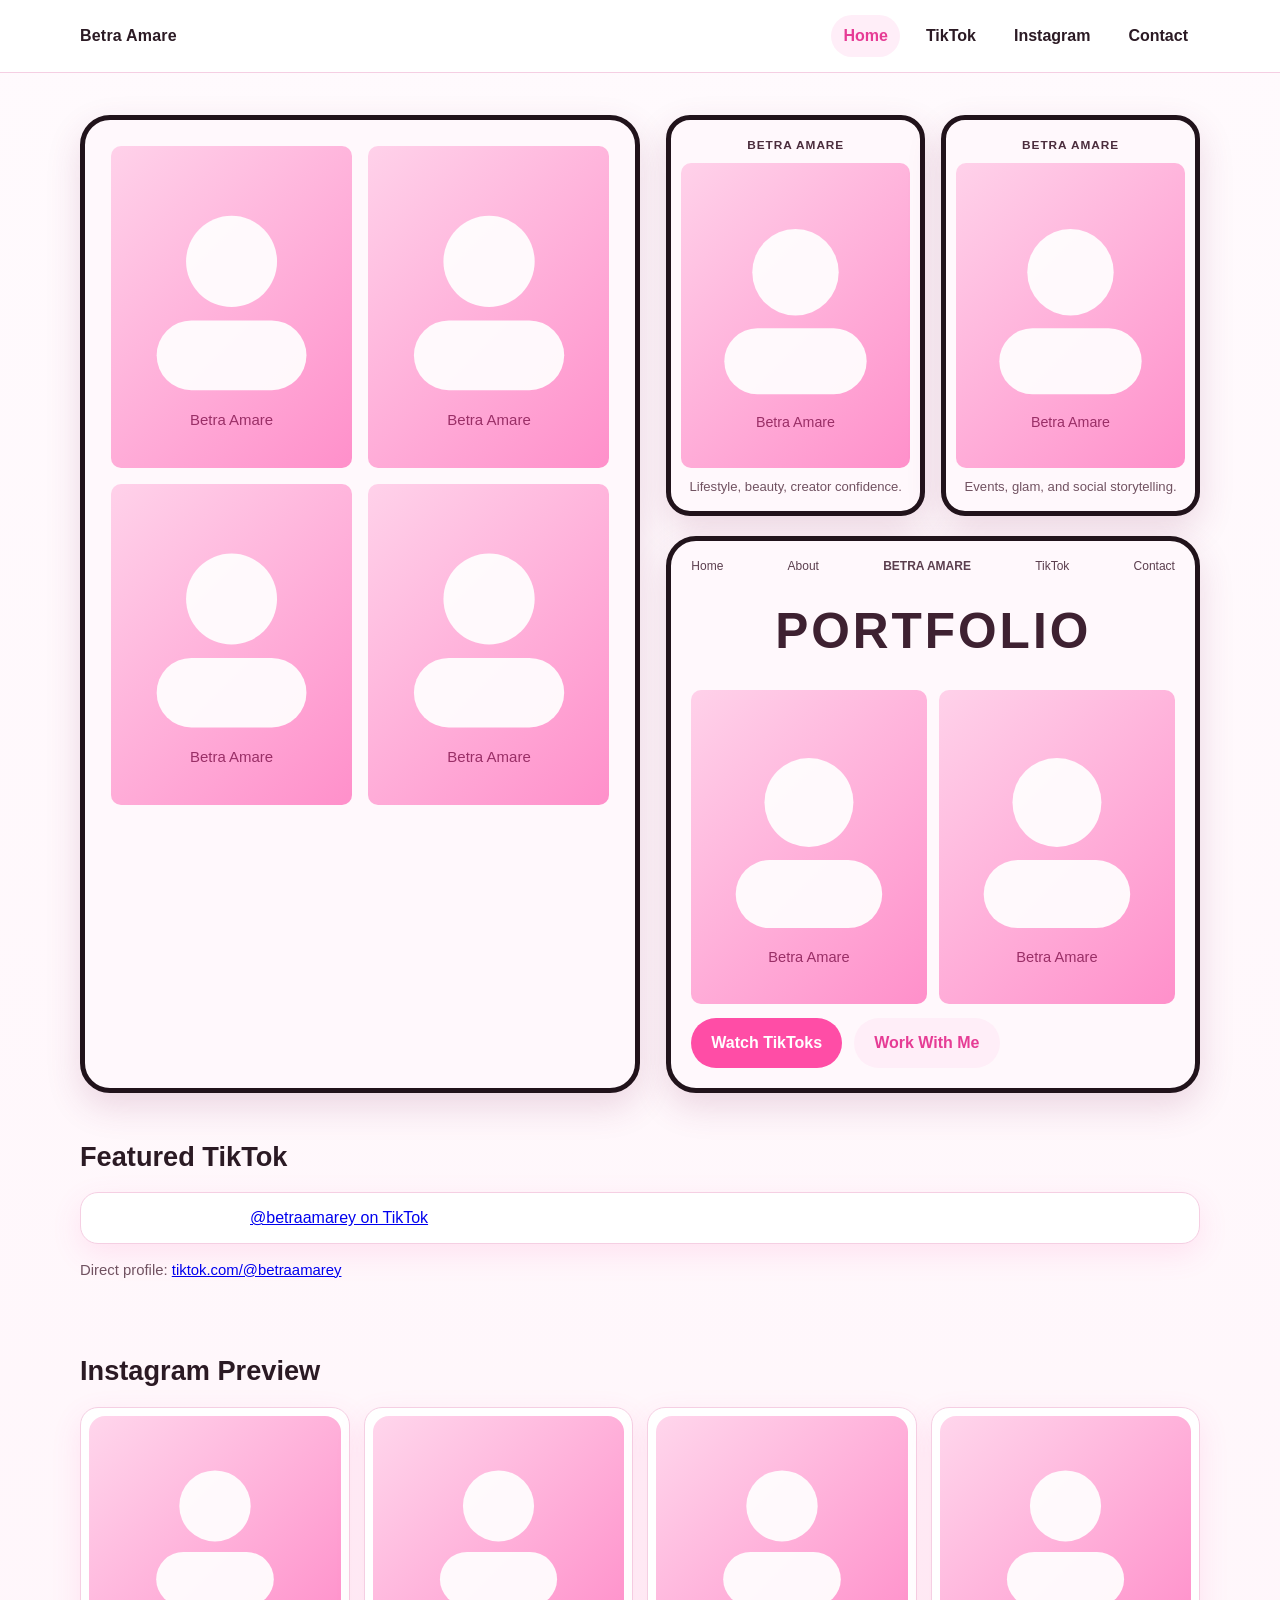
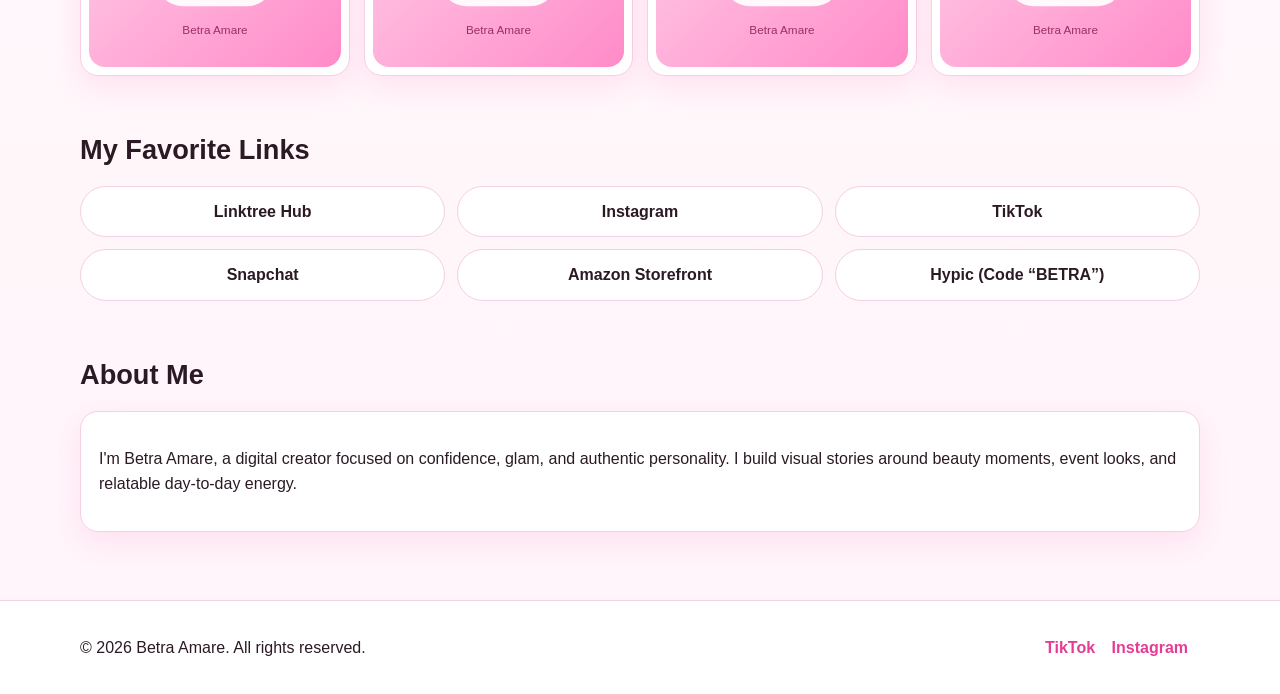
==== index.html @ 1be59ec0 "Standardize Instagram links to @betra_amare profile URL" ====
<!doctype html>
<html lang="en">
<head>
  <meta charset="UTF-8">
  <meta name="viewport" content="width=device-width, initial-scale=1.0">
  <title>Betra Amare | Influencer & Creator</title>
  <meta name="description" content="Official site of Betra Amare featuring TikTok videos, Instagram highlights, and business booking details.">
  <meta property="og:title" content="Betra Amare | Influencer & Creator">
  <meta property="og:description" content="Explore Betra Amare's latest TikTok and Instagram content and book collaborations.">
  <meta property="og:image" content="assets/photos/betra-07.jpg">
  <meta property="og:type" content="website">
  <meta name="twitter:card" content="summary_large_image">
  <meta name="twitter:title" content="Betra Amare | Influencer & Creator">
  <meta name="twitter:description" content="Explore Betra Amare's latest TikTok and Instagram content and book collaborations.">
  <meta name="twitter:image" content="assets/photos/betra-07.jpg">
  <link rel="stylesheet" href="styles.css">
</head>
<body>
  <header class="site-header">
    <div class="container nav-wrap">
      <a class="brand" href="index.html">Betra Amare</a>
      <ul class="nav-links">
        <li><a class="active" href="index.html">Home</a></li>
        <li><a href="tiktok.html">TikTok</a></li>
        <li><a href="instagram.html">Instagram</a></li>
        <li><a href="contact.html">Contact</a></li>
      </ul>
    </div>
  </header>

  <main class="container">
    <section class="editorial-hero" data-reveal>
      <article class="device-frame collage-frame">
        <div class="mini-grid">
          <img class="photo-fallback" src="assets/photos/fallback.svg" data-photo="assets/photos/betra-01.jpg" alt="Betra portrait 1" loading="lazy" decoding="async">
          <img class="photo-fallback" src="assets/photos/fallback.svg" data-photo="assets/photos/betra-02.jpg" alt="Betra portrait 2" loading="lazy" decoding="async">
          <img class="photo-fallback" src="assets/photos/fallback.svg" data-photo="assets/photos/betra-06.jpg" alt="Betra portrait 3" loading="lazy" decoding="async">
          <img class="photo-fallback" src="assets/photos/fallback.svg" data-photo="assets/photos/betra-12.jpg" alt="Betra portrait 4" loading="lazy" decoding="async">
        </div>
      </article>

      <div class="hero-side">
        <div class="phone-pair">
          <article class="device-frame phone-card">
            <p class="device-brand">BETRA AMARE</p>
            <img class="photo-fallback" src="assets/photos/fallback.svg" data-photo="assets/photos/betra-07.jpg" alt="Betra in red dress" loading="lazy" decoding="async">
            <p class="device-copy">Lifestyle, beauty, creator confidence.</p>
          </article>
          <article class="device-frame phone-card">
            <p class="device-brand">BETRA AMARE</p>
            <img class="photo-fallback" src="assets/photos/fallback.svg" data-photo="assets/photos/betra-10.jpg" alt="Betra mirror pose" loading="lazy" decoding="async">
            <p class="device-copy">Events, glam, and social storytelling.</p>
          </article>
        </div>

        <article class="device-frame portfolio-frame">
          <nav class="portfolio-nav">
            <span>Home</span>
            <span>About</span>
            <strong>BETRA AMARE</strong>
            <span>TikTok</span>
            <span>Contact</span>
          </nav>
          <h1>PORTFOLIO</h1>
          <div class="portfolio-grid">
            <img class="photo-fallback" src="assets/photos/fallback.svg" data-photo="assets/photos/betra-08.jpg" alt="Betra portfolio photo A" loading="lazy" decoding="async">
            <img class="photo-fallback" src="assets/photos/fallback.svg" data-photo="assets/photos/betra-11.jpg" alt="Betra portfolio photo B" loading="lazy" decoding="async">
          </div>
          <div class="btn-row">
            <a class="btn primary" href="tiktok.html">Watch TikToks</a>
            <a class="btn ghost" href="contact.html">Work With Me</a>
          </div>
        </article>
      </div>
    </section>

    <section class="section" data-reveal>
      <h2>Featured TikTok</h2>
      <div class="embed creator-embed">
        <blockquote class="tiktok-embed" cite="https://www.tiktok.com/@betraamarey" data-unique-id="betraamarey" data-embed-type="creator" style="max-width: 780px; min-width: 320px;">
          <section>
            <a target="_blank" rel="noopener" href="https://www.tiktok.com/@betraamarey">@betraamarey on TikTok</a>
          </section>
        </blockquote>
      </div>
      <p class="small">Direct profile: <a href="https://www.tiktok.com/@betraamarey" target="_blank" rel="noopener">tiktok.com/@betraamarey</a></p>
    </section>

    <section class="section" data-reveal>
      <h2>Instagram Preview</h2>
      <div class="instagram-grid">
        <article class="photo-card"><img class="photo-fallback" loading="lazy" decoding="async" src="assets/photos/fallback.svg" data-photo="assets/photos/betra-01.jpg" alt="Betra close-up portrait"></article>
        <article class="photo-card"><img class="photo-fallback" loading="lazy" decoding="async" src="assets/photos/fallback.svg" data-photo="assets/photos/betra-02.jpg" alt="Betra candid portrait"></article>
        <article class="photo-card"><img class="photo-fallback" loading="lazy" decoding="async" src="assets/photos/fallback.svg" data-photo="assets/photos/betra-06.jpg" alt="Betra red dress mirror shot"></article>
        <article class="photo-card"><img class="photo-fallback" loading="lazy" decoding="async" src="assets/photos/fallback.svg" data-photo="assets/photos/betra-10.jpg" alt="Betra red dress mirror pose"></article>
      </div>
    </section>

    <section class="section" data-reveal>
      <h2>My Favorite Links</h2>
      <div class="link-grid">
        <a class="link-pill" href="https://linktr.ee/betraamareBetraamarey" target="_blank" rel="noopener">Linktree Hub</a>
        <a class="link-pill" href="https://www.instagram.com/betra_amare" target="_blank" rel="noopener">Instagram</a>
        <a class="link-pill" href="https://www.tiktok.com/@betraamarey" target="_blank" rel="noopener">TikTok</a>
        <a class="link-pill" href="https://www.snapchat.com" target="_blank" rel="noopener">Snapchat</a>
        <a class="link-pill" href="https://www.amazon.com/shop" target="_blank" rel="noopener">Amazon Storefront</a>
        <a class="link-pill" href="https://www.hypic.com" target="_blank" rel="noopener">Hypic (Code “BETRA”)</a>
      </div>
    </section>

    <section class="section" data-reveal>
      <h2>About Me</h2>
      <div class="about">
        <p>I'm Betra Amare, a digital creator focused on confidence, glam, and authentic personality. I build visual stories around beauty moments, event looks, and relatable day-to-day energy.</p>
      </div>
    </section>
  </main>

  <footer class="site-footer">
    <div class="container footer-wrap">
      <p>© 2026 Betra Amare. All rights reserved.</p>
      <div class="social">
        <a href="https://www.tiktok.com" target="_blank" rel="noopener">TikTok</a>
        <a href="https://www.instagram.com/betra_amare" target="_blank" rel="noopener">Instagram</a>
      </div>
    </div>
  </footer>

  <script async src="https://www.tiktok.com/embed.js"></script>
  <script src="script.js"></script>
</body>
</html>
---- styles.css ----
:root {
  --bg: #fff7fb;
  --surface: #ffffff;
  --surface-2: #ffeef8;
  --text: #2b1a24;
  --muted: #715261;
  --primary: #ff4da6;
  --primary-dark: #e63c95;
  --border: #f5cfe3;
  --shadow: 0 10px 30px rgba(255, 77, 166, 0.12);
}

* { box-sizing: border-box; }
html { scroll-behavior: smooth; }
body {
  margin: 0;
  font-family: Inter, Arial, sans-serif;
  color: var(--text);
  background: linear-gradient(180deg, #fffafd 0%, #fff5fa 100%);
  line-height: 1.6;
}

.container { width: min(1120px, 92%); margin: 0 auto; }

.site-header {
  position: sticky;
  top: 0;
  z-index: 10;
  background: rgba(255, 255, 255, 0.92);
  border-bottom: 1px solid var(--border);
  backdrop-filter: blur(10px);
}

.nav-wrap {
  display: flex;
  align-items: center;
  justify-content: space-between;
  min-height: 72px;
  gap: 18px;
}

.brand {
  font-weight: 800;
  letter-spacing: 0.2px;
  color: var(--text);
  text-decoration: none;
}

.nav-links {
  list-style: none;
  display: flex;
  gap: 14px;
  margin: 0;
  padding: 0;
}

.nav-links a {
  display: inline-block;
  text-decoration: none;
  color: var(--text);
  font-weight: 600;
  padding: 8px 12px;
  border-radius: 999px;
  transition: all .2s ease;
}

.nav-links a:hover,
.nav-links a.active {
  background: var(--surface-2);
  color: var(--primary-dark);
}

.hero {
  display: grid;
  grid-template-columns: 1.1fr 1fr;
  gap: 32px;
  align-items: center;
  padding: 60px 0 20px;
}

.hero-image,
.card,
.embed,
.about,
.form-card,
.story-chip,
.photo-card {
  background: var(--surface);
  border: 1px solid var(--border);
  border-radius: 18px;
  box-shadow: var(--shadow);
}

.hero-image img,
.photo-card img { width: 100%; display: block; border-radius: 16px; }

.hero-copy h1 { font-size: clamp(2rem, 5vw, 3rem); line-height: 1.15; margin: 0 0 12px; }
.hero-copy p { color: var(--muted); margin-bottom: 22px; }

.btn-row { display: flex; gap: 12px; flex-wrap: wrap; }
.btn {
  border: none;
  border-radius: 999px;
  padding: 12px 20px;
  font-weight: 700;
  text-decoration: none;
  cursor: pointer;
  transition: transform .2s ease, background .2s ease;
}
.btn:hover { transform: translateY(-2px); }
.btn.primary { background: var(--primary); color: #fff; }
.btn.primary:hover { background: var(--primary-dark); }
.btn.ghost { background: var(--surface-2); color: var(--primary-dark); }

.section { padding: 26px 0; }
.section h2 { margin: 0 0 14px; font-size: 1.7rem; }
.section-intro { color: var(--muted); margin-top: 0; }

.grid-3 { display: grid; grid-template-columns: repeat(3, 1fr); gap: 18px; }
.card { padding: 18px; }
.card h3 { margin-top: 0; }

.embed iframe { width: 100%; border: 0; min-height: 650px; border-radius: 18px; }
.embed { overflow: hidden; }

.instagram-grid { display: grid; grid-template-columns: repeat(4, 1fr); gap: 14px; }
.photo-card { padding: 8px; }

.story-row { display: flex; gap: 10px; flex-wrap: wrap; }
.story-chip {
  padding: 10px 16px;
  font-weight: 600;
}

.about { padding: 18px; }

.form-card { padding: 24px; }
label { display: block; font-weight: 600; margin-bottom: 8px; }
.input,
textarea {
  width: 100%;
  border: 1px solid #e8bfd6;
  border-radius: 12px;
  padding: 12px 14px;
  font-size: 1rem;
  transition: border-color .2s ease, box-shadow .2s ease;
  background: #fff;
}
.input:hover, textarea:hover { border-color: var(--primary); }
.input:focus, textarea:focus {
  outline: none;
  border-color: var(--primary);
  box-shadow: 0 0 0 3px rgba(255, 77, 166, .18);
}
.field-error { border-color: #d72667 !important; box-shadow: 0 0 0 3px rgba(215, 38, 103, .18) !important; }
.form-row { margin-bottom: 14px; }
.small { color: var(--muted); font-size: .93rem; }

.site-footer {
  margin-top: 42px;
  border-top: 1px solid var(--border);
  background: #fff;
}
.footer-wrap {
  padding: 18px 0;
  display: flex;
  justify-content: space-between;
  gap: 14px;
  flex-wrap: wrap;
  align-items: center;
}
.social a {
  text-decoration: none;
  color: var(--primary-dark);
  font-weight: 700;
  margin-right: 12px;
}

[data-reveal] { opacity: 0; transform: translateY(20px); transition: .45s ease; }
[data-reveal].visible { opacity: 1; transform: none; }

@media (max-width: 900px) {
  .hero { grid-template-columns: 1fr; }
  .grid-3 { grid-template-columns: 1fr; }
  .instagram-grid { grid-template-columns: repeat(2, 1fr); }
  .embed iframe { min-height: 540px; }
}

@media (max-width: 620px) {
  .nav-wrap { flex-direction: column; padding: 10px 0; }
  .nav-links { flex-wrap: wrap; justify-content: center; }
  .instagram-grid { grid-template-columns: 1fr; }
}

.creator-embed {
  padding: 12px;
}

.creator-embed .tiktok-embed {
  margin: 0 auto !important;
}

.link-grid {
  display: grid;
  grid-template-columns: repeat(3, minmax(0, 1fr));
  gap: 12px;
}

.link-pill {
  display: block;
  text-align: center;
  text-decoration: none;
  color: var(--text);
  background: var(--surface);
  border: 1px solid var(--border);
  border-radius: 999px;
  padding: 12px 14px;
  font-weight: 600;
  transition: transform .2s ease, border-color .2s ease, box-shadow .2s ease;
}

.link-pill:hover {
  transform: translateY(-2px);
  border-color: var(--primary);
  box-shadow: var(--shadow);
  color: var(--primary-dark);
}

@media (max-width: 900px) {
  .link-grid { grid-template-columns: 1fr 1fr; }
}

@media (max-width: 620px) {
  .link-grid { grid-template-columns: 1fr; }
}

/* Editorial pink portfolio hero */
.editorial-hero {
  display: grid;
  grid-template-columns: 1.05fr 1fr;
  gap: 26px;
  padding: 42px 0 16px;
}

.device-frame {
  border: 5px solid #21131b;
  border-radius: 30px;
  background: #fff8fc;
  box-shadow: 0 14px 35px rgba(136, 44, 91, 0.16);
}

.collage-frame { padding: 26px; }
.mini-grid {
  display: grid;
  grid-template-columns: repeat(2, 1fr);
  gap: 16px;
}
.mini-grid img,
.phone-card img,
.portfolio-grid img {
  width: 100%;
  display: block;
  border-radius: 10px;
  object-fit: cover;
  aspect-ratio: 3/4;
}

.hero-side { display: grid; gap: 20px; }
.phone-pair {
  display: grid;
  grid-template-columns: 1fr 1fr;
  gap: 16px;
}

.phone-card {
  padding: 10px 10px 14px;
  border-radius: 24px;
}

.device-brand {
  margin: 6px 0 8px;
  text-align: center;
  font-size: .74rem;
  letter-spacing: .08em;
  color: #4b2d3d;
  font-weight: 700;
}

.device-copy {
  margin: 8px 2px 0;
  font-size: .82rem;
  text-align: center;
  color: var(--muted);
}

.portfolio-frame {
  padding: 16px 20px 20px;
}

.portfolio-nav {
  display: flex;
  justify-content: space-between;
  font-size: .75rem;
  color: #5b3e4e;
  margin-bottom: 16px;
}

.portfolio-frame h1 {
  text-align: center;
  margin: 6px 0 18px;
  font-size: clamp(1.8rem, 4vw, 3.1rem);
  letter-spacing: .06em;
  color: #3e2131;
}

.portfolio-grid {
  display: grid;
  grid-template-columns: 1fr 1fr;
  gap: 12px;
  margin-bottom: 14px;
}

@media (max-width: 1024px) {
  .editorial-hero { grid-template-columns: 1fr; }
}

@media (max-width: 700px) {
  .phone-pair,
  .portfolio-grid,
  .mini-grid { grid-template-columns: 1fr; }
  .portfolio-nav { display: none; }
}

.ig-profile-card {
  background: linear-gradient(180deg, #fff9fd, #fff2f9);
  border: 1px solid var(--border);
  border-radius: 22px;
  padding: 18px;
  box-shadow: var(--shadow);
}

.ig-top {
  display: flex;
  gap: 14px;
  align-items: center;
}

.ig-avatar {
  width: 92px;
  height: 92px;
  border-radius: 50%;
  object-fit: cover;
  border: 3px solid #f2b9d8;
}

.ig-top h2 {
  margin: 0 0 4px;
  font-size: 1.4rem;
}

.ig-stats {
  display: grid;
  grid-template-columns: repeat(3, 1fr);
  margin: 14px 0;
  gap: 8px;
}

.ig-stats span {
  text-align: center;
  background: #fff;
  border: 1px solid var(--border);
  border-radius: 14px;
  padding: 10px 6px;
}

.ig-stats strong { display: block; font-size: 1.25rem; line-height: 1; }
.ig-stats small { color: var(--muted); font-weight: 600; }

.ig-highlights .story-chip {
  border-radius: 999px;
}

@media (max-width: 620px) {
  .ig-top { align-items: flex-start; }
  .ig-stats { grid-template-columns: 1fr; }
}
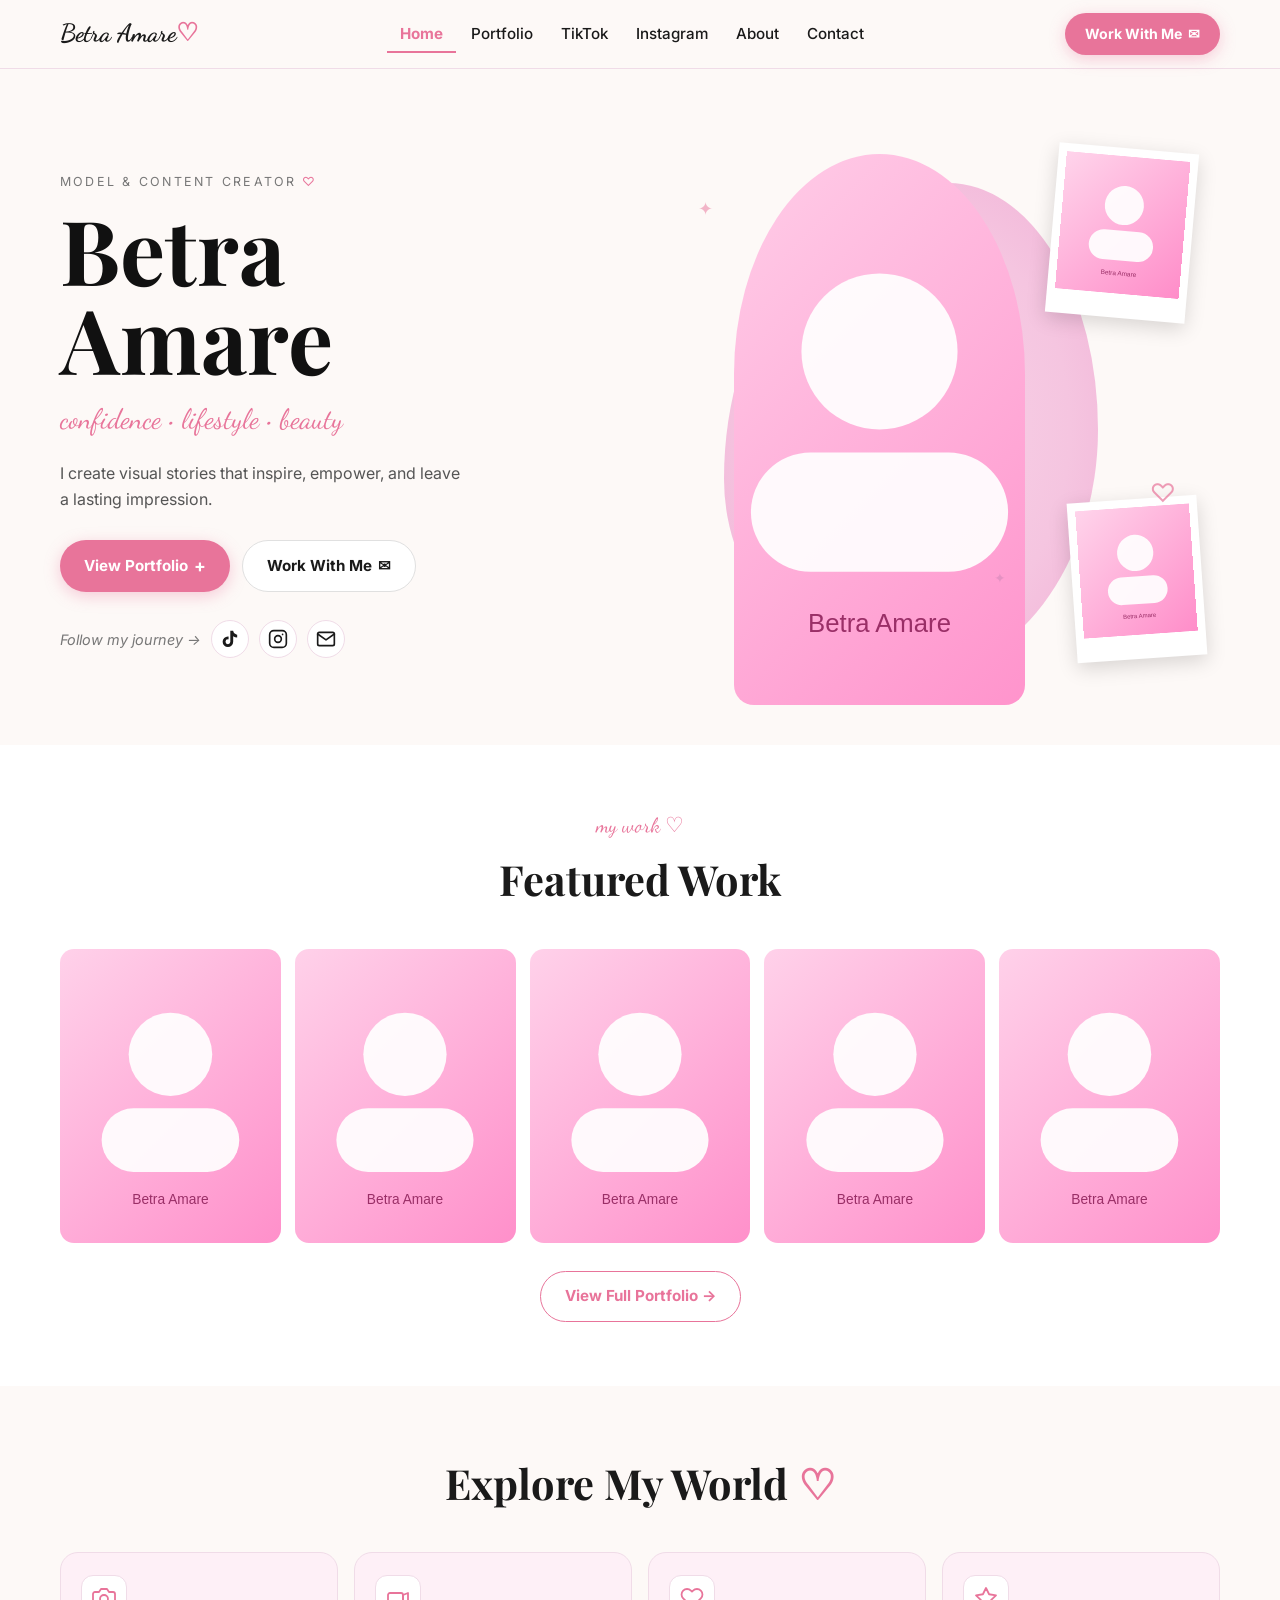
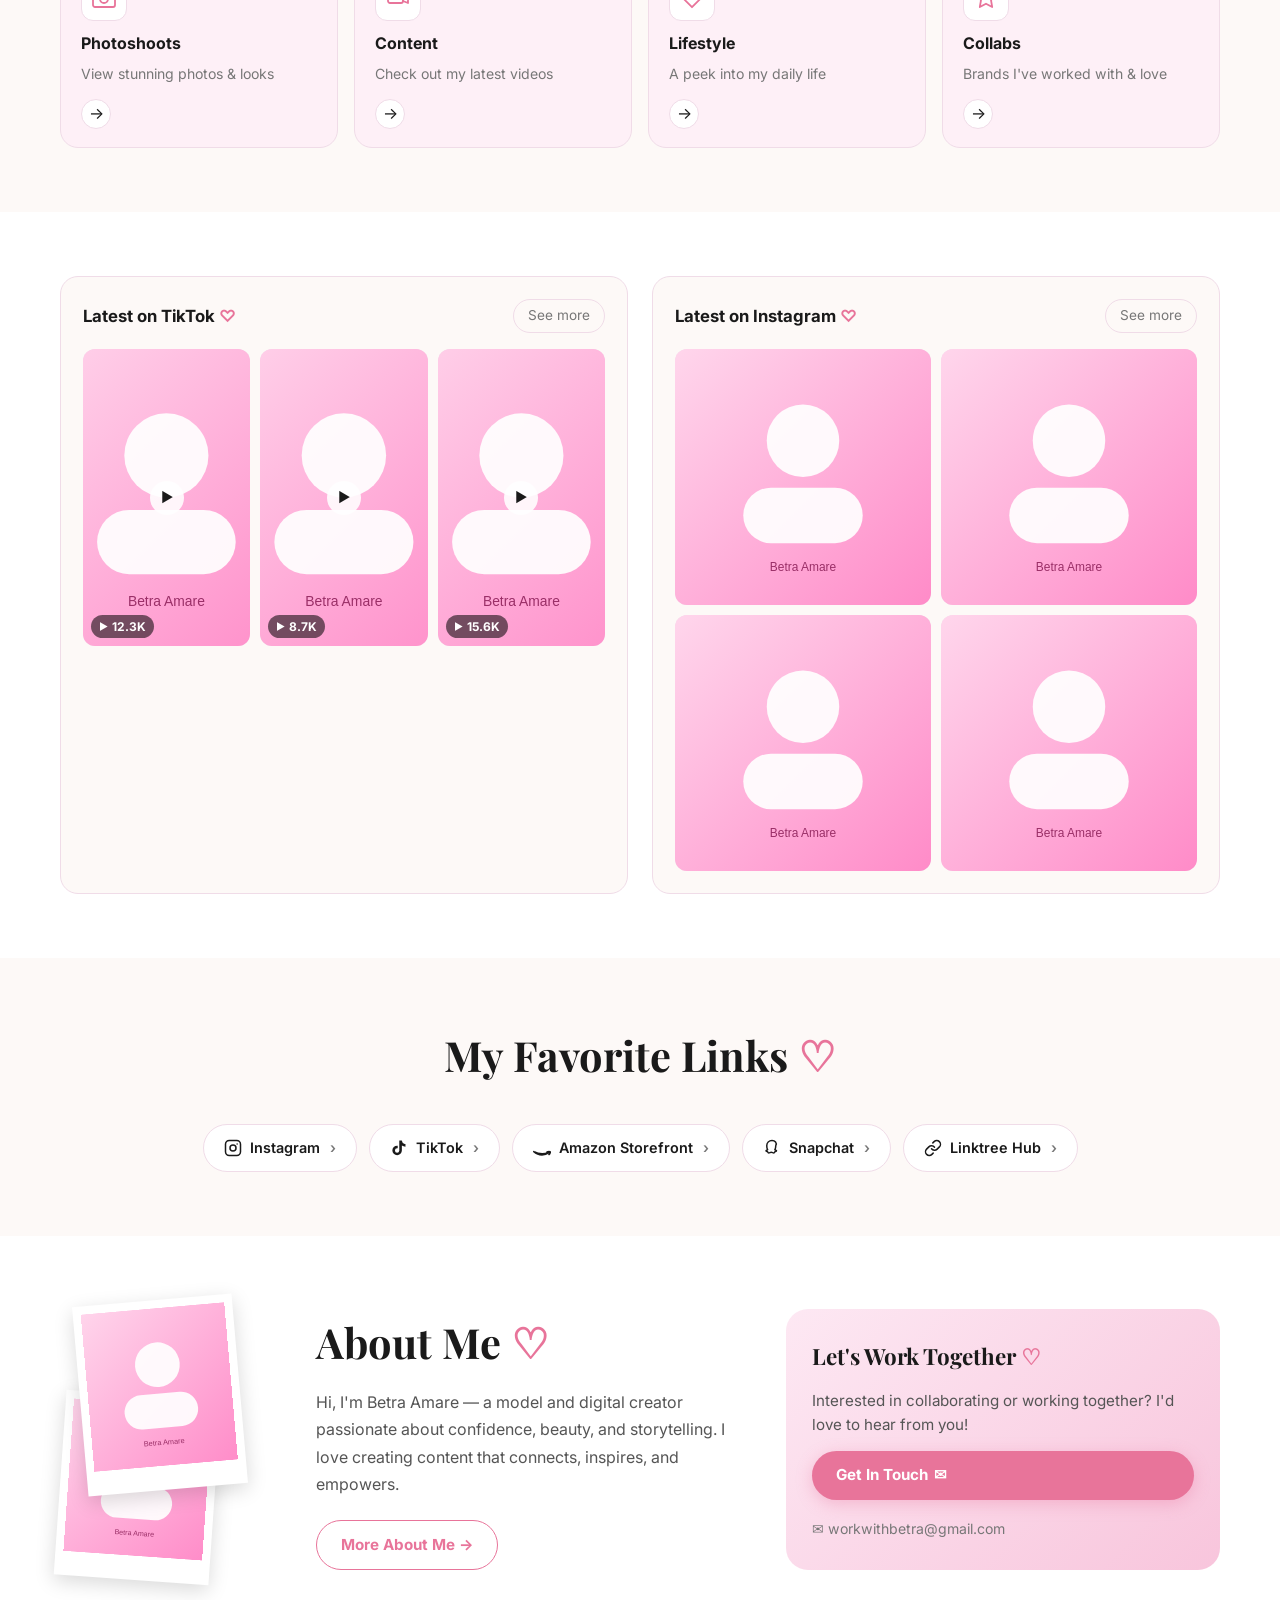
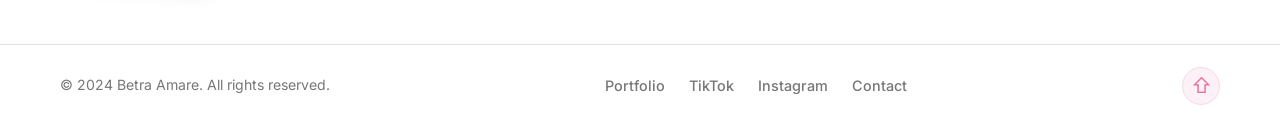
==== commit 9d7f95a8: "Redesign home page UI and add about/portfolio pages Co-Authored-By: Claude Sonnet 4.6 <noreply@anthr" ====
--- a/index.html
+++ b/index.html
@@ -3,130 +3,255 @@
 <head>
   <meta charset="UTF-8">
   <meta name="viewport" content="width=device-width, initial-scale=1.0">
-  <title>Betra Amare | Influencer & Creator</title>
-  <meta name="description" content="Official site of Betra Amare featuring TikTok videos, Instagram highlights, and business booking details.">
-  <meta property="og:title" content="Betra Amare | Influencer & Creator">
-  <meta property="og:description" content="Explore Betra Amare's latest TikTok and Instagram content and book collaborations.">
+  <title>Betra Amare | Model & Content Creator</title>
+  <meta name="description" content="Official site of Betra Amare — model, content creator, and lifestyle influencer.">
+  <meta property="og:title" content="Betra Amare | Model & Content Creator">
+  <meta property="og:description" content="Confidence, lifestyle, and beauty — follow Betra Amare's journey.">
   <meta property="og:image" content="assets/photos/betra-07.jpg">
   <meta property="og:type" content="website">
   <meta name="twitter:card" content="summary_large_image">
-  <meta name="twitter:title" content="Betra Amare | Influencer & Creator">
-  <meta name="twitter:description" content="Explore Betra Amare's latest TikTok and Instagram content and book collaborations.">
-  <meta name="twitter:image" content="assets/photos/betra-07.jpg">
+  <link rel="preconnect" href="https://fonts.googleapis.com">
+  <link rel="preconnect" href="https://fonts.gstatic.com" crossorigin>
+  <link href="https://fonts.googleapis.com/css2?family=Dancing+Script:wght@600;700&family=Playfair+Display:wght@700&family=Inter:wght@400;500;600;700;800&display=swap" rel="stylesheet">
   <link rel="stylesheet" href="styles.css">
 </head>
 <body>
+
+  <!-- NAV -->
   <header class="site-header">
     <div class="container nav-wrap">
-      <a class="brand" href="index.html">Betra Amare</a>
+      <a class="brand script-font" href="index.html">Betra Amare<span class="heart">&#9825;</span></a>
       <ul class="nav-links">
         <li><a class="active" href="index.html">Home</a></li>
+        <li><a href="#">Portfolio</a></li>
+        <li><a href="tiktok.html">TikTok</a></li>
+        <li><a href="instagram.html">Instagram</a></li>
+        <li><a href="#about">About</a></li>
+        <li><a href="contact.html">Contact</a></li>
+      </ul>
+      <a class="btn primary btn-nav" href="contact.html">Work With Me <span class="icon-mail">&#9993;</span></a>
+    </div>
+  </header>
+
+  <!-- HERO -->
+  <section class="hero-section">
+    <div class="container hero-container">
+      <div class="hero-left" data-reveal>
+        <p class="hero-label">MODEL &amp; CONTENT CREATOR <span class="heart">&#9825;</span></p>
+        <h1 class="hero-heading">Betra<br>Amare</h1>
+        <p class="hero-script">confidence &bull; lifestyle &bull; beauty</p>
+        <p class="hero-desc">I create visual stories that inspire, empower, and leave a lasting impression.</p>
+        <div class="btn-row hero-btns">
+          <a class="btn primary" href="#">View Portfolio <span class="plus">+</span></a>
+          <a class="btn ghost-dark" href="contact.html">Work With Me <span class="icon-mail">&#9993;</span></a>
+        </div>
+        <div class="hero-social">
+          <span class="follow-text">Follow my journey &#8594;</span>
+          <a class="social-icon" href="https://www.tiktok.com/@betraamarey" target="_blank" rel="noopener" aria-label="TikTok">
+            <svg width="20" height="20" viewBox="0 0 24 24" fill="currentColor"><path d="M19.59 6.69a4.83 4.83 0 0 1-3.77-4.25V2h-3.45v13.67a2.89 2.89 0 0 1-2.88 2.5 2.89 2.89 0 0 1-2.89-2.89 2.89 2.89 0 0 1 2.89-2.89c.28 0 .54.04.79.1V9.01a6.36 6.36 0 0 0-.79-.05 6.34 6.34 0 0 0-6.34 6.34 6.34 6.34 0 0 0 6.34 6.34 6.34 6.34 0 0 0 6.33-6.34V8.75a8.19 8.19 0 0 0 4.79 1.53V6.83a4.85 4.85 0 0 1-1.02-.14z"/></svg>
+          </a>
+          <a class="social-icon" href="https://www.instagram.com/betra_amare" target="_blank" rel="noopener" aria-label="Instagram">
+            <svg width="20" height="20" viewBox="0 0 24 24" fill="none" stroke="currentColor" stroke-width="2" stroke-linecap="round" stroke-linejoin="round"><rect x="2" y="2" width="20" height="20" rx="5" ry="5"/><circle cx="12" cy="12" r="4"/><circle cx="17.5" cy="6.5" r="1" fill="currentColor" stroke="none"/></svg>
+          </a>
+          <a class="social-icon" href="mailto:betraamare@icloud.com" aria-label="Email">
+            <svg width="20" height="20" viewBox="0 0 24 24" fill="none" stroke="currentColor" stroke-width="2" stroke-linecap="round" stroke-linejoin="round"><path d="M4 4h16c1.1 0 2 .9 2 2v12c0 1.1-.9 2-2 2H4c-1.1 0-2-.9-2-2V6c0-1.1.9-2 2-2z"/><polyline points="22,6 12,13 2,6"/></svg>
+          </a>
+        </div>
+      </div>
+
+      <div class="hero-right">
+        <div class="hero-visual">
+          <div class="hero-blob"></div>
+          <img class="hero-main-img photo-fallback" src="assets/photos/fallback.svg" data-photo="assets/photos/betra-07.jpg" alt="Betra Amare" loading="eager" decoding="async">
+          <div class="polaroid polaroid-top">
+            <img class="photo-fallback" src="assets/photos/fallback.svg" data-photo="assets/photos/betra-01.jpg" alt="Betra portrait" loading="lazy" decoding="async">
+          </div>
+          <div class="polaroid polaroid-bottom">
+            <img class="photo-fallback" src="assets/photos/fallback.svg" data-photo="assets/photos/betra-02.jpg" alt="Betra portrait" loading="lazy" decoding="async">
+          </div>
+          <span class="deco deco-heart-1">&#9825;</span>
+          <span class="deco deco-sparkle-1">&#10022;</span>
+          <span class="deco deco-sparkle-2">&#10022;</span>
+        </div>
+      </div>
+    </div>
+  </section>
+
+  <!-- FEATURED WORK -->
+  <section class="section featured-section" data-reveal>
+    <div class="container">
+      <p class="section-label">my work <span class="heart">&#9825;</span></p>
+      <h2 class="section-title">Featured Work</h2>
+      <div class="work-strip">
+        <div class="work-photo"><img class="photo-fallback" src="assets/photos/fallback.svg" data-photo="assets/photos/betra-01.jpg" alt="Featured work 1" loading="lazy" decoding="async"></div>
+        <div class="work-photo"><img class="photo-fallback" src="assets/photos/fallback.svg" data-photo="assets/photos/betra-02.jpg" alt="Featured work 2" loading="lazy" decoding="async"></div>
+        <div class="work-photo"><img class="photo-fallback" src="assets/photos/fallback.svg" data-photo="assets/photos/betra-07.jpg" alt="Featured work 3" loading="lazy" decoding="async"></div>
+        <div class="work-photo"><img class="photo-fallback" src="assets/photos/fallback.svg" data-photo="assets/photos/betra-06.jpg" alt="Featured work 4" loading="lazy" decoding="async"></div>
+        <div class="work-photo"><img class="photo-fallback" src="assets/photos/fallback.svg" data-photo="assets/photos/betra-10.jpg" alt="Featured work 5" loading="lazy" decoding="async"></div>
+      </div>
+      <div class="center-btn">
+        <a class="btn outline-pink" href="#">View Full Portfolio &#8594;</a>
+      </div>
+    </div>
+  </section>
+
+  <!-- EXPLORE MY WORLD -->
+  <section class="section explore-section" data-reveal>
+    <div class="container">
+      <h2 class="section-title">Explore My World <span class="heart">&#9825;</span></h2>
+      <div class="explore-grid">
+        <div class="explore-card">
+          <div class="explore-icon">
+            <svg width="24" height="24" viewBox="0 0 24 24" fill="none" stroke="currentColor" stroke-width="1.8" stroke-linecap="round" stroke-linejoin="round"><path d="M23 19a2 2 0 0 1-2 2H3a2 2 0 0 1-2-2V8a2 2 0 0 1 2-2h4l2-3h6l2 3h4a2 2 0 0 1 2 2z"/><circle cx="12" cy="13" r="4"/></svg>
+          </div>
+          <h3>Photoshoots</h3>
+          <p>View stunning photos &amp; looks</p>
+          <a class="explore-arrow" href="#">&#8594;</a>
+        </div>
+        <div class="explore-card">
+          <div class="explore-icon">
+            <svg width="24" height="24" viewBox="0 0 24 24" fill="none" stroke="currentColor" stroke-width="1.8" stroke-linecap="round" stroke-linejoin="round"><rect x="2" y="7" width="15" height="10" rx="2"/><path d="m17 9 5-2v10l-5-2V9z"/></svg>
+          </div>
+          <h3>Content</h3>
+          <p>Check out my latest videos</p>
+          <a class="explore-arrow" href="tiktok.html">&#8594;</a>
+        </div>
+        <div class="explore-card">
+          <div class="explore-icon">
+            <svg width="24" height="24" viewBox="0 0 24 24" fill="none" stroke="currentColor" stroke-width="1.8" stroke-linecap="round" stroke-linejoin="round"><path d="M20.84 4.61a5.5 5.5 0 0 0-7.78 0L12 5.67l-1.06-1.06a5.5 5.5 0 0 0-7.78 7.78l1.06 1.06L12 21.23l7.78-7.78 1.06-1.06a5.5 5.5 0 0 0 0-7.78z"/></svg>
+          </div>
+          <h3>Lifestyle</h3>
+          <p>A peek into my daily life</p>
+          <a class="explore-arrow" href="instagram.html">&#8594;</a>
+        </div>
+        <div class="explore-card">
+          <div class="explore-icon">
+            <svg width="24" height="24" viewBox="0 0 24 24" fill="none" stroke="currentColor" stroke-width="1.8" stroke-linecap="round" stroke-linejoin="round"><polygon points="12 2 15.09 8.26 22 9.27 17 14.14 18.18 21.02 12 17.77 5.82 21.02 7 14.14 2 9.27 8.91 8.26 12 2"/></svg>
+          </div>
+          <h3>Collabs</h3>
+          <p>Brands I've worked with &amp; love</p>
+          <a class="explore-arrow" href="contact.html">&#8594;</a>
+        </div>
+      </div>
+    </div>
+  </section>
+
+  <!-- LATEST CONTENT -->
+  <section class="section latest-section" data-reveal>
+    <div class="container">
+      <div class="latest-grid">
+        <!-- TikTok Panel -->
+        <div class="latest-panel">
+          <div class="panel-header">
+            <h3>Latest on TikTok <span class="heart">&#9825;</span></h3>
+            <a class="see-more" href="tiktok.html">See more</a>
+          </div>
+          <div class="video-thumbs">
+            <div class="video-thumb">
+              <img class="photo-fallback" src="assets/photos/fallback.svg" data-photo="assets/photos/betra-07.jpg" alt="TikTok video" loading="lazy" decoding="async">
+              <div class="play-btn">&#9654;</div>
+              <span class="view-count">12.3K</span>
+            </div>
+            <div class="video-thumb">
+              <img class="photo-fallback" src="assets/photos/fallback.svg" data-photo="assets/photos/betra-10.jpg" alt="TikTok video" loading="lazy" decoding="async">
+              <div class="play-btn">&#9654;</div>
+              <span class="view-count">8.7K</span>
+            </div>
+            <div class="video-thumb">
+              <img class="photo-fallback" src="assets/photos/fallback.svg" data-photo="assets/photos/betra-06.jpg" alt="TikTok video" loading="lazy" decoding="async">
+              <div class="play-btn">&#9654;</div>
+              <span class="view-count">15.6K</span>
+            </div>
+          </div>
+        </div>
+
+        <!-- Instagram Panel -->
+        <div class="latest-panel">
+          <div class="panel-header">
+            <h3>Latest on Instagram <span class="heart">&#9825;</span></h3>
+            <a class="see-more" href="instagram.html">See more</a>
+          </div>
+          <div class="ig-thumbs">
+            <div class="ig-thumb"><img class="photo-fallback" src="assets/photos/fallback.svg" data-photo="assets/photos/betra-01.jpg" alt="Instagram post" loading="lazy" decoding="async"></div>
+            <div class="ig-thumb"><img class="photo-fallback" src="assets/photos/fallback.svg" data-photo="assets/photos/betra-02.jpg" alt="Instagram post" loading="lazy" decoding="async"></div>
+            <div class="ig-thumb"><img class="photo-fallback" src="assets/photos/fallback.svg" data-photo="assets/photos/betra-06.jpg" alt="Instagram post" loading="lazy" decoding="async"></div>
+            <div class="ig-thumb"><img class="photo-fallback" src="assets/photos/fallback.svg" data-photo="assets/photos/betra-10.jpg" alt="Instagram post" loading="lazy" decoding="async"></div>
+          </div>
+        </div>
+      </div>
+    </div>
+  </section>
+
+  <!-- MY FAVORITE LINKS -->
+  <section class="section fav-links-section" data-reveal>
+    <div class="container">
+      <h2 class="section-title">My Favorite Links <span class="heart">&#9825;</span></h2>
+      <div class="fav-links-row">
+        <a class="fav-pill" href="https://www.instagram.com/betra_amare" target="_blank" rel="noopener">
+          <svg width="18" height="18" viewBox="0 0 24 24" fill="none" stroke="currentColor" stroke-width="2" stroke-linecap="round" stroke-linejoin="round"><rect x="2" y="2" width="20" height="20" rx="5"/><circle cx="12" cy="12" r="4"/><circle cx="17.5" cy="6.5" r="1" fill="currentColor" stroke="none"/></svg>
+          Instagram <span class="pill-arrow">&#8250;</span>
+        </a>
+        <a class="fav-pill" href="https://www.tiktok.com/@betraamarey" target="_blank" rel="noopener">
+          <svg width="18" height="18" viewBox="0 0 24 24" fill="currentColor"><path d="M19.59 6.69a4.83 4.83 0 0 1-3.77-4.25V2h-3.45v13.67a2.89 2.89 0 0 1-2.88 2.5 2.89 2.89 0 0 1-2.89-2.89 2.89 2.89 0 0 1 2.89-2.89c.28 0 .54.04.79.1V9.01a6.36 6.36 0 0 0-.79-.05 6.34 6.34 0 0 0-6.34 6.34 6.34 6.34 0 0 0 6.34 6.34 6.34 6.34 0 0 0 6.33-6.34V8.75a8.19 8.19 0 0 0 4.79 1.53V6.83a4.85 4.85 0 0 1-1.02-.14z"/></svg>
+          TikTok <span class="pill-arrow">&#8250;</span>
+        </a>
+        <a class="fav-pill" href="https://www.amazon.com/shop" target="_blank" rel="noopener">
+          <svg width="18" height="18" viewBox="0 0 24 24" fill="none" stroke="currentColor" stroke-width="2" stroke-linecap="round" stroke-linejoin="round"><path d="M20.9 18.6c-2.4 1.7-5.9 2.6-8.9 2.6-4.2 0-8-1.6-10.9-4.2-.2-.2 0-.5.3-.3 3.1 1.8 6.9 2.9 10.9 2.9 2.7 0 5.6-.6 8.3-1.7.4-.2.8.2.3.7z"/><path d="M21.8 17.6c-.3-.4-2.2-.2-3 .1-.3.1-.3-.2 0-.4 1.5-1 3.9-.7 4.2-.4.3.4-.1 2.7-1.4 3.8-.2.2-.4.1-.3-.1.3-.8.9-2.6.5-3z"/></svg>
+          Amazon Storefront <span class="pill-arrow">&#8250;</span>
+        </a>
+        <a class="fav-pill" href="https://www.snapchat.com" target="_blank" rel="noopener">
+          <svg width="18" height="18" viewBox="0 0 24 24" fill="none" stroke="currentColor" stroke-width="2" stroke-linecap="round" stroke-linejoin="round"><path d="M12 2C8 2 5 5 5 9c0 2.4.4 4.1 1.2 5.3-.4.2-.8.4-1.2.5-.7.2-1 .5-1 .9 0 .5.5.8 1.4 1 .2 0 .5.1.7.2.2.5.7 1.7 1.6 1.7.4 0 .9-.2 1.5-.5.6-.3 1.2-.5 1.8-.5s1.2.2 1.8.5c.6.3 1.1.5 1.5.5.9 0 1.4-1.2 1.6-1.7.2-.1.5-.2.7-.2.9-.2 1.4-.5 1.4-1 0-.4-.3-.7-1-.9-.4-.1-.8-.3-1.2-.5.8-1.2 1.2-2.9 1.2-5.3C19 5 16 2 12 2z"/></svg>
+          Snapchat <span class="pill-arrow">&#8250;</span>
+        </a>
+        <a class="fav-pill" href="https://linktr.ee/betraamareBetraamarey" target="_blank" rel="noopener">
+          <svg width="18" height="18" viewBox="0 0 24 24" fill="none" stroke="currentColor" stroke-width="2" stroke-linecap="round" stroke-linejoin="round"><path d="M10 13a5 5 0 0 0 7.54.54l3-3a5 5 0 0 0-7.07-7.07l-1.72 1.71"/><path d="M14 11a5 5 0 0 0-7.54-.54l-3 3a5 5 0 0 0 7.07 7.07l1.71-1.71"/></svg>
+          Linktree Hub <span class="pill-arrow">&#8250;</span>
+        </a>
+      </div>
+    </div>
+  </section>
+
+  <!-- ABOUT + COLLAB -->
+  <section class="section bottom-section" data-reveal>
+    <div class="container">
+      <div class="bottom-grid">
+        <div class="bottom-photos">
+          <div class="polaroid polaroid-stack-top">
+            <img class="photo-fallback" src="assets/photos/fallback.svg" data-photo="assets/photos/betra-01.jpg" alt="Betra portrait" loading="lazy" decoding="async">
+          </div>
+          <div class="polaroid polaroid-stack-bottom">
+            <img class="photo-fallback" src="assets/photos/fallback.svg" data-photo="assets/photos/betra-02.jpg" alt="Betra portrait" loading="lazy" decoding="async">
+          </div>
+        </div>
+        <div class="bottom-about" id="about">
+          <h2 class="section-title">About Me <span class="heart">&#9825;</span></h2>
+          <p>Hi, I'm Betra Amare — a model and digital creator passionate about confidence, beauty, and storytelling. I love creating content that connects, inspires, and empowers.</p>
+          <a class="btn outline-pink" href="#about">More About Me &#8594;</a>
+        </div>
+        <div class="bottom-collab">
+          <h2>Let's Work Together <span class="heart">&#9825;</span></h2>
+          <p>Interested in collaborating or working together? I'd love to hear from you!</p>
+          <a class="btn primary" href="contact.html">Get In Touch <span class="icon-mail">&#9993;</span></a>
+          <p class="collab-email">&#9993; workwithbetra@gmail.com</p>
+        </div>
+      </div>
+    </div>
+  </section>
+
+  <!-- FOOTER -->
+  <footer class="site-footer">
+    <div class="container footer-wrap">
+      <p class="footer-copy">&copy; 2024 Betra Amare. All rights reserved.</p>
+      <ul class="footer-links">
+        <li><a href="#">Portfolio</a></li>
         <li><a href="tiktok.html">TikTok</a></li>
         <li><a href="instagram.html">Instagram</a></li>
         <li><a href="contact.html">Contact</a></li>
       </ul>
-    </div>
-  </header>
-
-  <main class="container">
-    <section class="editorial-hero" data-reveal>
-      <article class="device-frame collage-frame">
-        <div class="mini-grid">
-          <img class="photo-fallback" src="assets/photos/fallback.svg" data-photo="assets/photos/betra-01.jpg" alt="Betra portrait 1" loading="lazy" decoding="async">
-          <img class="photo-fallback" src="assets/photos/fallback.svg" data-photo="assets/photos/betra-02.jpg" alt="Betra portrait 2" loading="lazy" decoding="async">
-          <img class="photo-fallback" src="assets/photos/fallback.svg" data-photo="assets/photos/betra-06.jpg" alt="Betra portrait 3" loading="lazy" decoding="async">
-          <img class="photo-fallback" src="assets/photos/fallback.svg" data-photo="assets/photos/betra-12.jpg" alt="Betra portrait 4" loading="lazy" decoding="async">
-        </div>
-      </article>
-
-      <div class="hero-side">
-        <div class="phone-pair">
-          <article class="device-frame phone-card">
-            <p class="device-brand">BETRA AMARE</p>
-            <img class="photo-fallback" src="assets/photos/fallback.svg" data-photo="assets/photos/betra-07.jpg" alt="Betra in red dress" loading="lazy" decoding="async">
-            <p class="device-copy">Lifestyle, beauty, creator confidence.</p>
-          </article>
-          <article class="device-frame phone-card">
-            <p class="device-brand">BETRA AMARE</p>
-            <img class="photo-fallback" src="assets/photos/fallback.svg" data-photo="assets/photos/betra-10.jpg" alt="Betra mirror pose" loading="lazy" decoding="async">
-            <p class="device-copy">Events, glam, and social storytelling.</p>
-          </article>
-        </div>
-
-        <article class="device-frame portfolio-frame">
-          <nav class="portfolio-nav">
-            <span>Home</span>
-            <span>About</span>
-            <strong>BETRA AMARE</strong>
-            <span>TikTok</span>
-            <span>Contact</span>
-          </nav>
-          <h1>PORTFOLIO</h1>
-          <div class="portfolio-grid">
-            <img class="photo-fallback" src="assets/photos/fallback.svg" data-photo="assets/photos/betra-08.jpg" alt="Betra portfolio photo A" loading="lazy" decoding="async">
-            <img class="photo-fallback" src="assets/photos/fallback.svg" data-photo="assets/photos/betra-11.jpg" alt="Betra portfolio photo B" loading="lazy" decoding="async">
-          </div>
-          <div class="btn-row">
-            <a class="btn primary" href="tiktok.html">Watch TikToks</a>
-            <a class="btn ghost" href="contact.html">Work With Me</a>
-          </div>
-        </article>
-      </div>
-    </section>
-
-    <section class="section" data-reveal>
-      <h2>Featured TikTok</h2>
-      <div class="embed creator-embed">
-        <blockquote class="tiktok-embed" cite="https://www.tiktok.com/@betraamarey" data-unique-id="betraamarey" data-embed-type="creator" style="max-width: 780px; min-width: 320px;">
-          <section>
-            <a target="_blank" rel="noopener" href="https://www.tiktok.com/@betraamarey">@betraamarey on TikTok</a>
-          </section>
-        </blockquote>
-      </div>
-      <p class="small">Direct profile: <a href="https://www.tiktok.com/@betraamarey" target="_blank" rel="noopener">tiktok.com/@betraamarey</a></p>
-    </section>
-
-    <section class="section" data-reveal>
-      <h2>Instagram Preview</h2>
-      <div class="instagram-grid">
-        <article class="photo-card"><img class="photo-fallback" loading="lazy" decoding="async" src="assets/photos/fallback.svg" data-photo="assets/photos/betra-01.jpg" alt="Betra close-up portrait"></article>
-        <article class="photo-card"><img class="photo-fallback" loading="lazy" decoding="async" src="assets/photos/fallback.svg" data-photo="assets/photos/betra-02.jpg" alt="Betra candid portrait"></article>
-        <article class="photo-card"><img class="photo-fallback" loading="lazy" decoding="async" src="assets/photos/fallback.svg" data-photo="assets/photos/betra-06.jpg" alt="Betra red dress mirror shot"></article>
-        <article class="photo-card"><img class="photo-fallback" loading="lazy" decoding="async" src="assets/photos/fallback.svg" data-photo="assets/photos/betra-10.jpg" alt="Betra red dress mirror pose"></article>
-      </div>
-    </section>
-
-    <section class="section" data-reveal>
-      <h2>My Favorite Links</h2>
-      <div class="link-grid">
-        <a class="link-pill" href="https://linktr.ee/betraamareBetraamarey" target="_blank" rel="noopener">Linktree Hub</a>
-        <a class="link-pill" href="https://www.instagram.com/betra_amare" target="_blank" rel="noopener">Instagram</a>
-        <a class="link-pill" href="https://www.tiktok.com/@betraamarey" target="_blank" rel="noopener">TikTok</a>
-        <a class="link-pill" href="https://www.snapchat.com" target="_blank" rel="noopener">Snapchat</a>
-        <a class="link-pill" href="https://www.amazon.com/shop" target="_blank" rel="noopener">Amazon Storefront</a>
-        <a class="link-pill" href="https://www.hypic.com" target="_blank" rel="noopener">Hypic (Code “BETRA”)</a>
-      </div>
-    </section>
-
-    <section class="section" data-reveal>
-      <h2>About Me</h2>
-      <div class="about">
-        <p>I'm Betra Amare, a digital creator focused on confidence, glam, and authentic personality. I build visual stories around beauty moments, event looks, and relatable day-to-day energy.</p>
-      </div>
-    </section>
-  </main>
-
-  <footer class="site-footer">
-    <div class="container footer-wrap">
-      <p>© 2026 Betra Amare. All rights reserved.</p>
-      <div class="social">
-        <a href="https://www.tiktok.com" target="_blank" rel="noopener">TikTok</a>
-        <a href="https://www.instagram.com/betra_amare" target="_blank" rel="noopener">Instagram</a>
-      </div>
+      <a class="back-top" href="#" aria-label="Back to top">&#8679;</a>
     </div>
   </footer>
 
-  <script async src="https://www.tiktok.com/embed.js"></script>
   <script src="script.js"></script>
 </body>
 </html>
--- a/styles.css
+++ b/styles.css
@@ -1,386 +1,707 @@
+/* ─── TOKENS ─────────────────────────────────────────────── */
 :root {
-  --bg: #fff7fb;
+  --bg: #fdf9f7;
   --surface: #ffffff;
-  --surface-2: #ffeef8;
-  --text: #2b1a24;
-  --muted: #715261;
-  --primary: #ff4da6;
-  --primary-dark: #e63c95;
-  --border: #f5cfe3;
-  --shadow: 0 10px 30px rgba(255, 77, 166, 0.12);
-}
-
-* { box-sizing: border-box; }
+  --surface-2: #fef0f7;
+  --text: #1a1a1a;
+  --muted: #777;
+  --primary: #e8749a;
+  --primary-dark: #c95a80;
+  --border: #f0dce8;
+  --shadow: 0 8px 28px rgba(220, 100, 150, 0.13);
+  --shadow-sm: 0 4px 14px rgba(220, 100, 150, 0.10);
+  --radius: 18px;
+}
+
+/* ─── RESET ──────────────────────────────────────────────── */
+*, *::before, *::after { box-sizing: border-box; }
 html { scroll-behavior: smooth; }
 body {
   margin: 0;
-  font-family: Inter, Arial, sans-serif;
-  color: var(--text);
-  background: linear-gradient(180deg, #fffafd 0%, #fff5fa 100%);
+  font-family: 'Inter', Arial, sans-serif;
+  color: var(--text);
+  background: var(--bg);
   line-height: 1.6;
 }
-
-.container { width: min(1120px, 92%); margin: 0 auto; }
-
+img { display: block; max-width: 100%; }
+a { color: inherit; }
+ul { list-style: none; margin: 0; padding: 0; }
+
+/* ─── UTILS ──────────────────────────────────────────────── */
+.container { width: min(1160px, 92%); margin: 0 auto; }
+.script-font { font-family: 'Dancing Script', cursive; }
+.heart { color: var(--primary); }
+.section { padding: 64px 0; }
+.section-label {
+  font-family: 'Dancing Script', cursive;
+  font-size: 1.3rem;
+  color: var(--primary);
+  margin: 0 0 4px;
+  text-align: center;
+}
+.section-title {
+  font-family: 'Playfair Display', Georgia, serif;
+  font-size: clamp(1.8rem, 3.5vw, 2.6rem);
+  font-weight: 700;
+  margin: 0 0 36px;
+  text-align: center;
+  color: var(--text);
+}
+.center-btn { text-align: center; margin-top: 28px; }
+
+/* ─── BUTTONS ────────────────────────────────────────────── */
+.btn {
+  display: inline-flex;
+  align-items: center;
+  gap: 6px;
+  border: none;
+  border-radius: 999px;
+  padding: 12px 24px;
+  font-weight: 700;
+  font-size: 0.95rem;
+  text-decoration: none;
+  cursor: pointer;
+  transition: transform .2s ease, background .2s ease, box-shadow .2s ease;
+}
+.btn:hover { transform: translateY(-2px); }
+.btn.primary { background: var(--primary); color: #fff; box-shadow: 0 4px 16px rgba(232,116,154,.35); }
+.btn.primary:hover { background: var(--primary-dark); }
+.btn.ghost-dark {
+  background: #fff;
+  color: var(--text);
+  border: 1.5px solid #e0e0e0;
+}
+.btn.ghost-dark:hover { border-color: var(--primary); color: var(--primary); }
+.btn.outline-pink {
+  background: transparent;
+  color: var(--primary);
+  border: 1.5px solid var(--primary);
+}
+.btn.outline-pink:hover { background: var(--surface-2); }
+.btn-nav {
+  padding: 10px 20px;
+  font-size: 0.88rem;
+  white-space: nowrap;
+}
+.icon-mail { font-style: normal; }
+.plus { font-size: 1.1rem; }
+
+/* ─── NAV ────────────────────────────────────────────────── */
 .site-header {
   position: sticky;
   top: 0;
-  z-index: 10;
-  background: rgba(255, 255, 255, 0.92);
+  z-index: 100;
+  background: rgba(253,249,247,.95);
   border-bottom: 1px solid var(--border);
-  backdrop-filter: blur(10px);
-}
-
+  backdrop-filter: blur(12px);
+}
 .nav-wrap {
   display: flex;
   align-items: center;
   justify-content: space-between;
-  min-height: 72px;
-  gap: 18px;
-}
-
+  min-height: 68px;
+  gap: 16px;
+}
 .brand {
-  font-weight: 800;
-  letter-spacing: 0.2px;
-  color: var(--text);
-  text-decoration: none;
-}
-
+  font-family: 'Dancing Script', cursive;
+  font-size: 1.55rem;
+  font-weight: 700;
+  color: var(--text);
+  text-decoration: none;
+  white-space: nowrap;
+  flex-shrink: 0;
+}
 .nav-links {
-  list-style: none;
-  display: flex;
-  gap: 14px;
-  margin: 0;
-  padding: 0;
-}
-
+  display: flex;
+  gap: 2px;
+  flex-wrap: wrap;
+  justify-content: center;
+}
 .nav-links a {
   display: inline-block;
   text-decoration: none;
   color: var(--text);
+  font-weight: 500;
+  font-size: 0.95rem;
+  padding: 7px 13px;
+  border-radius: 999px;
+  transition: color .2s, background .2s;
+}
+.nav-links a:hover { color: var(--primary); }
+.nav-links a.active {
+  color: var(--primary);
+  font-weight: 700;
+  border-bottom: 2px solid var(--primary);
+  border-radius: 0;
+  padding-bottom: 5px;
+}
+
+/* ─── HERO ───────────────────────────────────────────────── */
+.hero-section {
+  background: var(--bg);
+  padding: 56px 0 40px;
+  overflow: hidden;
+}
+.hero-container {
+  display: grid;
+  grid-template-columns: 1fr 1fr;
+  gap: 48px;
+  align-items: center;
+}
+.hero-left { display: flex; flex-direction: column; }
+.hero-label {
+  font-size: 0.78rem;
+  letter-spacing: 0.18em;
+  color: var(--muted);
+  text-transform: uppercase;
+  margin: 0 0 12px;
+  display: flex;
+  align-items: center;
+  gap: 5px;
+}
+.hero-heading {
+  font-family: 'Playfair Display', Georgia, serif;
+  font-size: clamp(3.4rem, 7vw, 5.8rem);
+  font-weight: 700;
+  line-height: 1.0;
+  margin: 0 0 14px;
+  color: #111;
+}
+.hero-script {
+  font-family: 'Dancing Script', cursive;
+  font-size: clamp(1.3rem, 2.4vw, 1.75rem);
+  color: var(--primary);
+  margin: 0 0 18px;
+}
+.hero-desc {
+  color: #555;
+  font-size: 1rem;
+  line-height: 1.65;
+  margin: 0 0 28px;
+  max-width: 400px;
+}
+.hero-btns { margin-bottom: 28px; gap: 12px; }
+.btn-row { display: flex; gap: 12px; flex-wrap: wrap; }
+.hero-social {
+  display: flex;
+  align-items: center;
+  gap: 10px;
+  flex-wrap: wrap;
+}
+.follow-text {
+  font-size: 0.9rem;
+  color: var(--muted);
+  font-style: italic;
+}
+.social-icon {
+  display: flex;
+  align-items: center;
+  justify-content: center;
+  width: 38px;
+  height: 38px;
+  border-radius: 50%;
+  background: #fff;
+  border: 1.5px solid var(--border);
+  color: var(--text);
+  text-decoration: none;
+  transition: border-color .2s, color .2s, transform .2s;
+}
+.social-icon:hover { border-color: var(--primary); color: var(--primary); transform: translateY(-2px); }
+
+/* Hero visual */
+.hero-right { display: flex; align-items: center; justify-content: center; }
+.hero-visual {
+  position: relative;
+  width: 100%;
+  max-width: 520px;
+  height: 580px;
+}
+.hero-blob {
+  position: absolute;
+  top: 10%;
+  left: 8%;
+  width: 72%;
+  height: 85%;
+  background: radial-gradient(ellipse at center, #f8d5e8 0%, #f5c5e0 60%, #f0b0d5 100%);
+  border-radius: 60% 40% 50% 50% / 60% 50% 50% 40%;
+  z-index: 0;
+}
+.hero-main-img {
+  position: absolute;
+  bottom: 0;
+  left: 10%;
+  width: 56%;
+  height: 95%;
+  object-fit: cover;
+  object-position: top center;
+  border-radius: 50% 50% 20px 20px / 40% 40% 20px 20px;
+  z-index: 1;
+}
+
+/* Polaroids */
+.polaroid {
+  background: #fff;
+  padding: 8px 8px 24px;
+  box-shadow: 0 6px 20px rgba(0,0,0,0.15);
+}
+.polaroid img {
+  width: 100%;
+  height: 100%;
+  object-fit: cover;
+  display: block;
+}
+
+/* Hero polaroids */
+.polaroid-top {
+  position: absolute;
+  top: 4%;
+  right: 2%;
+  width: 140px;
+  height: 170px;
+  transform: rotate(5deg);
+  z-index: 2;
+}
+.polaroid-bottom {
+  position: absolute;
+  bottom: 8%;
+  right: 0%;
+  width: 130px;
+  height: 160px;
+  transform: rotate(-4deg);
+  z-index: 2;
+}
+
+/* Decorative elements */
+.deco {
+  position: absolute;
+  pointer-events: none;
+  z-index: 3;
+  font-style: normal;
+}
+.deco-heart-1 {
+  top: 60%;
+  right: 5%;
+  font-size: 1.6rem;
+  color: var(--primary);
+  opacity: 0.7;
+}
+.deco-sparkle-1 {
+  top: 12%;
+  left: 3%;
+  font-size: 1.1rem;
+  color: var(--primary);
+  opacity: 0.5;
+}
+.deco-sparkle-2 {
+  bottom: 20%;
+  left: 60%;
+  font-size: 0.9rem;
+  color: #c080b0;
+  opacity: 0.4;
+}
+
+/* ─── FEATURED WORK ──────────────────────────────────────── */
+.featured-section { background: #fff; }
+.work-strip {
+  display: grid;
+  grid-template-columns: repeat(5, 1fr);
+  gap: 14px;
+}
+.work-photo {
+  border-radius: 14px;
+  overflow: hidden;
+  aspect-ratio: 3/4;
+}
+.work-photo img {
+  width: 100%;
+  height: 100%;
+  object-fit: cover;
+  transition: transform .4s ease;
+}
+.work-photo:hover img { transform: scale(1.04); }
+
+/* ─── EXPLORE MY WORLD ───────────────────────────────────── */
+.explore-section { background: var(--bg); }
+.explore-grid {
+  display: grid;
+  grid-template-columns: repeat(4, 1fr);
+  gap: 16px;
+}
+.explore-card {
+  background: var(--surface-2);
+  border: 1px solid var(--border);
+  border-radius: var(--radius);
+  padding: 22px 20px 18px;
+  display: flex;
+  flex-direction: column;
+  gap: 6px;
+  transition: box-shadow .2s, transform .2s;
+}
+.explore-card:hover { box-shadow: var(--shadow); transform: translateY(-3px); }
+.explore-icon {
+  width: 46px;
+  height: 46px;
+  background: #fff;
+  border-radius: 12px;
+  display: flex;
+  align-items: center;
+  justify-content: center;
+  color: var(--primary);
+  margin-bottom: 4px;
+  border: 1px solid var(--border);
+}
+.explore-card h3 { margin: 0; font-size: 1rem; font-weight: 700; }
+.explore-card p { margin: 0; font-size: 0.88rem; color: var(--muted); flex: 1; }
+.explore-arrow {
+  display: inline-flex;
+  align-items: center;
+  justify-content: center;
+  width: 30px;
+  height: 30px;
+  background: #fff;
+  border: 1px solid var(--border);
+  border-radius: 50%;
+  font-size: 1rem;
+  text-decoration: none;
+  color: var(--text);
+  margin-top: 8px;
+  align-self: flex-start;
+  transition: background .2s, color .2s, border-color .2s;
+}
+.explore-arrow:hover { background: var(--primary); color: #fff; border-color: var(--primary); }
+
+/* ─── LATEST CONTENT ─────────────────────────────────────── */
+.latest-section { background: #fff; }
+.latest-grid {
+  display: grid;
+  grid-template-columns: 1fr 1fr;
+  gap: 24px;
+}
+.latest-panel {
+  background: var(--bg);
+  border: 1px solid var(--border);
+  border-radius: var(--radius);
+  padding: 22px;
+}
+.panel-header {
+  display: flex;
+  align-items: center;
+  justify-content: space-between;
+  margin-bottom: 16px;
+}
+.panel-header h3 {
+  margin: 0;
+  font-size: 1.05rem;
+  font-weight: 700;
+}
+.see-more {
+  font-size: 0.85rem;
+  color: var(--muted);
+  text-decoration: none;
+  border: 1px solid var(--border);
+  border-radius: 999px;
+  padding: 5px 14px;
+  transition: color .2s, border-color .2s;
+}
+.see-more:hover { color: var(--primary); border-color: var(--primary); }
+
+/* TikTok thumbnails */
+.video-thumbs {
+  display: grid;
+  grid-template-columns: repeat(3, 1fr);
+  gap: 10px;
+}
+.video-thumb {
+  position: relative;
+  border-radius: 12px;
+  overflow: hidden;
+  aspect-ratio: 9/16;
+  background: #f0e0ec;
+}
+.video-thumb img { width: 100%; height: 100%; object-fit: cover; }
+.play-btn {
+  position: absolute;
+  top: 50%;
+  left: 50%;
+  transform: translate(-50%, -50%);
+  width: 34px;
+  height: 34px;
+  background: rgba(255,255,255,0.88);
+  border-radius: 50%;
+  display: flex;
+  align-items: center;
+  justify-content: center;
+  font-size: 0.85rem;
+  color: var(--text);
+}
+.view-count {
+  position: absolute;
+  bottom: 8px;
+  left: 8px;
+  background: rgba(0,0,0,0.55);
+  color: #fff;
+  font-size: 0.75rem;
+  font-weight: 700;
+  border-radius: 999px;
+  padding: 2px 8px;
+  display: flex;
+  align-items: center;
+  gap: 4px;
+}
+.view-count::before { content: '▶'; font-size: 0.6rem; }
+
+/* Instagram thumbs */
+.ig-thumbs {
+  display: grid;
+  grid-template-columns: repeat(2, 1fr);
+  gap: 10px;
+}
+.ig-thumb {
+  border-radius: 12px;
+  overflow: hidden;
+  aspect-ratio: 1/1;
+  background: #f0e0ec;
+}
+.ig-thumb img { width: 100%; height: 100%; object-fit: cover; }
+
+/* ─── FAVORITE LINKS ─────────────────────────────────────── */
+.fav-links-section { background: var(--bg); }
+.fav-links-row {
+  display: flex;
+  gap: 12px;
+  flex-wrap: wrap;
+  justify-content: center;
+}
+.fav-pill {
+  display: inline-flex;
+  align-items: center;
+  gap: 8px;
+  background: #fff;
+  border: 1px solid var(--border);
+  border-radius: 999px;
+  padding: 11px 20px;
   font-weight: 600;
-  padding: 8px 12px;
-  border-radius: 999px;
-  transition: all .2s ease;
-}
-
-.nav-links a:hover,
-.nav-links a.active {
+  font-size: 0.9rem;
+  text-decoration: none;
+  color: var(--text);
+  transition: border-color .2s, color .2s, box-shadow .2s, transform .2s;
+}
+.fav-pill:hover {
+  border-color: var(--primary);
+  color: var(--primary);
+  box-shadow: var(--shadow-sm);
+  transform: translateY(-2px);
+}
+.pill-arrow { color: var(--muted); margin-left: 2px; }
+.fav-pill:hover .pill-arrow { color: var(--primary); }
+
+/* ─── BOTTOM SECTION ─────────────────────────────────────── */
+.bottom-section { background: #fff; }
+.bottom-grid {
+  display: grid;
+  grid-template-columns: 220px 1fr 1fr;
+  gap: 36px;
+  align-items: center;
+}
+
+/* Stacked polaroids */
+.bottom-photos { position: relative; height: 280px; }
+.polaroid-stack-top {
+  position: absolute;
+  width: 160px;
+  height: 190px;
+  top: 0;
+  left: 20px;
+  transform: rotate(-5deg);
+  z-index: 2;
+}
+.polaroid-stack-bottom {
+  position: absolute;
+  width: 155px;
+  height: 185px;
+  bottom: 0;
+  left: 0;
+  transform: rotate(4deg);
+  z-index: 1;
+}
+
+.bottom-about h2, .bottom-about .section-title { text-align: left; margin-bottom: 14px; }
+.bottom-about p { color: #555; margin: 0 0 22px; line-height: 1.7; }
+
+/* Collab card */
+.bottom-collab {
+  background: linear-gradient(135deg, #fde8f3 0%, #f8c5dc 100%);
+  border-radius: 22px;
+  padding: 30px 26px;
+  display: flex;
+  flex-direction: column;
+  gap: 14px;
+}
+.bottom-collab h2 {
+  font-family: 'Playfair Display', Georgia, serif;
+  font-size: 1.4rem;
+  font-weight: 700;
+  margin: 0;
+}
+.bottom-collab p { margin: 0; color: #555; font-size: 0.95rem; line-height: 1.6; }
+.collab-email {
+  font-size: 0.88rem !important;
+  color: var(--muted) !important;
+  margin-top: 4px !important;
+}
+
+/* ─── FOOTER ─────────────────────────────────────────────── */
+.site-footer {
+  background: #fff;
+  border-top: 1px solid var(--border);
+  padding: 22px 0;
+}
+.footer-wrap {
+  display: flex;
+  align-items: center;
+  justify-content: space-between;
+  gap: 16px;
+  flex-wrap: wrap;
+}
+.footer-copy { margin: 0; font-size: 0.88rem; color: var(--muted); }
+.footer-links {
+  display: flex;
+  gap: 24px;
+}
+.footer-links a {
+  text-decoration: none;
+  color: var(--muted);
+  font-size: 0.9rem;
+  font-weight: 500;
+  transition: color .2s;
+}
+.footer-links a:hover { color: var(--primary); }
+.back-top {
+  display: flex;
+  align-items: center;
+  justify-content: center;
+  width: 38px;
+  height: 38px;
   background: var(--surface-2);
-  color: var(--primary-dark);
-}
-
-.hero {
-  display: grid;
-  grid-template-columns: 1.1fr 1fr;
-  gap: 32px;
-  align-items: center;
-  padding: 60px 0 20px;
-}
-
-.hero-image,
-.card,
-.embed,
-.about,
-.form-card,
-.story-chip,
-.photo-card {
+  border: 1px solid var(--border);
+  border-radius: 50%;
+  font-size: 1.3rem;
+  text-decoration: none;
+  color: var(--primary);
+  transition: background .2s, transform .2s;
+}
+.back-top:hover { background: var(--primary); color: #fff; transform: translateY(-2px); }
+
+/* ─── SCROLL REVEAL ──────────────────────────────────────── */
+[data-reveal] { opacity: 0; transform: translateY(24px); transition: .5s ease; }
+[data-reveal].visible { opacity: 1; transform: none; }
+
+/* ─── OTHER PAGES (contact, instagram, tiktok) ───────────── */
+.embed iframe { width: 100%; border: 0; min-height: 650px; border-radius: var(--radius); }
+.embed { overflow: hidden; background: var(--surface); border: 1px solid var(--border); border-radius: var(--radius); box-shadow: var(--shadow); }
+.creator-embed { padding: 12px; }
+.creator-embed .tiktok-embed { margin: 0 auto !important; }
+
+.form-card {
   background: var(--surface);
   border: 1px solid var(--border);
-  border-radius: 18px;
+  border-radius: var(--radius);
   box-shadow: var(--shadow);
-}
-
-.hero-image img,
-.photo-card img { width: 100%; display: block; border-radius: 16px; }
-
-.hero-copy h1 { font-size: clamp(2rem, 5vw, 3rem); line-height: 1.15; margin: 0 0 12px; }
-.hero-copy p { color: var(--muted); margin-bottom: 22px; }
-
-.btn-row { display: flex; gap: 12px; flex-wrap: wrap; }
-.btn {
-  border: none;
-  border-radius: 999px;
-  padding: 12px 20px;
-  font-weight: 700;
-  text-decoration: none;
-  cursor: pointer;
-  transition: transform .2s ease, background .2s ease;
-}
-.btn:hover { transform: translateY(-2px); }
-.btn.primary { background: var(--primary); color: #fff; }
-.btn.primary:hover { background: var(--primary-dark); }
-.btn.ghost { background: var(--surface-2); color: var(--primary-dark); }
-
-.section { padding: 26px 0; }
-.section h2 { margin: 0 0 14px; font-size: 1.7rem; }
-.section-intro { color: var(--muted); margin-top: 0; }
-
-.grid-3 { display: grid; grid-template-columns: repeat(3, 1fr); gap: 18px; }
-.card { padding: 18px; }
-.card h3 { margin-top: 0; }
-
-.embed iframe { width: 100%; border: 0; min-height: 650px; border-radius: 18px; }
-.embed { overflow: hidden; }
-
-.instagram-grid { display: grid; grid-template-columns: repeat(4, 1fr); gap: 14px; }
-.photo-card { padding: 8px; }
-
-.story-row { display: flex; gap: 10px; flex-wrap: wrap; }
-.story-chip {
-  padding: 10px 16px;
-  font-weight: 600;
-}
-
-.about { padding: 18px; }
-
-.form-card { padding: 24px; }
+  padding: 28px;
+}
 label { display: block; font-weight: 600; margin-bottom: 8px; }
-.input,
-textarea {
+.input, textarea {
   width: 100%;
-  border: 1px solid #e8bfd6;
+  border: 1px solid #e8d0e0;
   border-radius: 12px;
   padding: 12px 14px;
   font-size: 1rem;
+  font-family: inherit;
   transition: border-color .2s ease, box-shadow .2s ease;
   background: #fff;
+  color: var(--text);
 }
 .input:hover, textarea:hover { border-color: var(--primary); }
 .input:focus, textarea:focus {
   outline: none;
   border-color: var(--primary);
-  box-shadow: 0 0 0 3px rgba(255, 77, 166, .18);
-}
-.field-error { border-color: #d72667 !important; box-shadow: 0 0 0 3px rgba(215, 38, 103, .18) !important; }
-.form-row { margin-bottom: 14px; }
+  box-shadow: 0 0 0 3px rgba(232, 116, 154, .18);
+}
+.field-error { border-color: #d72667 !important; box-shadow: 0 0 0 3px rgba(215,38,103,.18) !important; }
+.form-row { margin-bottom: 16px; }
 .small { color: var(--muted); font-size: .93rem; }
 
-.site-footer {
-  margin-top: 42px;
-  border-top: 1px solid var(--border);
-  background: #fff;
-}
-.footer-wrap {
-  padding: 18px 0;
-  display: flex;
-  justify-content: space-between;
-  gap: 14px;
-  flex-wrap: wrap;
-  align-items: center;
-}
-.social a {
-  text-decoration: none;
-  color: var(--primary-dark);
-  font-weight: 700;
-  margin-right: 12px;
-}
-
-[data-reveal] { opacity: 0; transform: translateY(20px); transition: .45s ease; }
-[data-reveal].visible { opacity: 1; transform: none; }
-
-@media (max-width: 900px) {
-  .hero { grid-template-columns: 1fr; }
-  .grid-3 { grid-template-columns: 1fr; }
-  .instagram-grid { grid-template-columns: repeat(2, 1fr); }
-  .embed iframe { min-height: 540px; }
-}
-
-@media (max-width: 620px) {
-  .nav-wrap { flex-direction: column; padding: 10px 0; }
-  .nav-links { flex-wrap: wrap; justify-content: center; }
-  .instagram-grid { grid-template-columns: 1fr; }
-}
-
-.creator-embed {
-  padding: 12px;
-}
-
-.creator-embed .tiktok-embed {
-  margin: 0 auto !important;
-}
-
-.link-grid {
-  display: grid;
-  grid-template-columns: repeat(3, minmax(0, 1fr));
-  gap: 12px;
-}
-
-.link-pill {
-  display: block;
-  text-align: center;
-  text-decoration: none;
-  color: var(--text);
-  background: var(--surface);
-  border: 1px solid var(--border);
-  border-radius: 999px;
-  padding: 12px 14px;
-  font-weight: 600;
-  transition: transform .2s ease, border-color .2s ease, box-shadow .2s ease;
-}
-
-.link-pill:hover {
-  transform: translateY(-2px);
-  border-color: var(--primary);
-  box-shadow: var(--shadow);
-  color: var(--primary-dark);
-}
-
-@media (max-width: 900px) {
-  .link-grid { grid-template-columns: 1fr 1fr; }
-}
-
-@media (max-width: 620px) {
-  .link-grid { grid-template-columns: 1fr; }
-}
-
-/* Editorial pink portfolio hero */
-.editorial-hero {
-  display: grid;
-  grid-template-columns: 1.05fr 1fr;
-  gap: 26px;
-  padding: 42px 0 16px;
-}
-
-.device-frame {
-  border: 5px solid #21131b;
-  border-radius: 30px;
-  background: #fff8fc;
-  box-shadow: 0 14px 35px rgba(136, 44, 91, 0.16);
-}
-
-.collage-frame { padding: 26px; }
-.mini-grid {
-  display: grid;
-  grid-template-columns: repeat(2, 1fr);
-  gap: 16px;
-}
-.mini-grid img,
-.phone-card img,
-.portfolio-grid img {
-  width: 100%;
-  display: block;
-  border-radius: 10px;
-  object-fit: cover;
-  aspect-ratio: 3/4;
-}
-
-.hero-side { display: grid; gap: 20px; }
-.phone-pair {
-  display: grid;
-  grid-template-columns: 1fr 1fr;
-  gap: 16px;
-}
-
-.phone-card {
-  padding: 10px 10px 14px;
-  border-radius: 24px;
-}
-
-.device-brand {
-  margin: 6px 0 8px;
-  text-align: center;
-  font-size: .74rem;
-  letter-spacing: .08em;
-  color: #4b2d3d;
-  font-weight: 700;
-}
-
-.device-copy {
-  margin: 8px 2px 0;
-  font-size: .82rem;
-  text-align: center;
-  color: var(--muted);
-}
-
-.portfolio-frame {
-  padding: 16px 20px 20px;
-}
-
-.portfolio-nav {
-  display: flex;
-  justify-content: space-between;
-  font-size: .75rem;
-  color: #5b3e4e;
-  margin-bottom: 16px;
-}
-
-.portfolio-frame h1 {
-  text-align: center;
-  margin: 6px 0 18px;
-  font-size: clamp(1.8rem, 4vw, 3.1rem);
-  letter-spacing: .06em;
-  color: #3e2131;
-}
-
-.portfolio-grid {
-  display: grid;
-  grid-template-columns: 1fr 1fr;
-  gap: 12px;
-  margin-bottom: 14px;
-}
-
-@media (max-width: 1024px) {
-  .editorial-hero { grid-template-columns: 1fr; }
-}
-
-@media (max-width: 700px) {
-  .phone-pair,
-  .portfolio-grid,
-  .mini-grid { grid-template-columns: 1fr; }
-  .portfolio-nav { display: none; }
-}
-
 .ig-profile-card {
-  background: linear-gradient(180deg, #fff9fd, #fff2f9);
+  background: linear-gradient(180deg,#fff9fd,#fff2f9);
   border: 1px solid var(--border);
   border-radius: 22px;
   padding: 18px;
   box-shadow: var(--shadow);
 }
-
-.ig-top {
-  display: flex;
-  gap: 14px;
-  align-items: center;
-}
-
-.ig-avatar {
-  width: 92px;
-  height: 92px;
-  border-radius: 50%;
-  object-fit: cover;
-  border: 3px solid #f2b9d8;
-}
-
-.ig-top h2 {
-  margin: 0 0 4px;
-  font-size: 1.4rem;
-}
-
-.ig-stats {
-  display: grid;
-  grid-template-columns: repeat(3, 1fr);
-  margin: 14px 0;
-  gap: 8px;
-}
-
-.ig-stats span {
-  text-align: center;
-  background: #fff;
-  border: 1px solid var(--border);
-  border-radius: 14px;
-  padding: 10px 6px;
-}
-
+.ig-top { display: flex; gap: 14px; align-items: center; }
+.ig-avatar { width: 92px; height: 92px; border-radius: 50%; object-fit: cover; border: 3px solid #f2b9d8; }
+.ig-top h2 { margin: 0 0 4px; font-size: 1.4rem; }
+.ig-stats { display: grid; grid-template-columns: repeat(3,1fr); margin: 14px 0; gap: 8px; }
+.ig-stats span { text-align: center; background: #fff; border: 1px solid var(--border); border-radius: 14px; padding: 10px 6px; }
 .ig-stats strong { display: block; font-size: 1.25rem; line-height: 1; }
 .ig-stats small { color: var(--muted); font-weight: 600; }
-
-.ig-highlights .story-chip {
-  border-radius: 999px;
-}
-
-@media (max-width: 620px) {
-  .ig-top { align-items: flex-start; }
+.story-row { display: flex; gap: 10px; flex-wrap: wrap; }
+.story-chip { padding: 10px 16px; font-weight: 600; background: var(--surface); border: 1px solid var(--border); border-radius: 999px; box-shadow: var(--shadow-sm); }
+.instagram-grid { display: grid; grid-template-columns: repeat(4,1fr); gap: 14px; }
+.photo-card { background: var(--surface); border: 1px solid var(--border); border-radius: var(--radius); box-shadow: var(--shadow-sm); padding: 8px; }
+.photo-card img { width: 100%; display: block; border-radius: 12px; }
+
+.link-grid { display: grid; grid-template-columns: repeat(3,minmax(0,1fr)); gap: 12px; }
+.link-pill {
+  display: block; text-align: center; text-decoration: none;
+  color: var(--text); background: var(--surface); border: 1px solid var(--border);
+  border-radius: 999px; padding: 12px 14px; font-weight: 600;
+  transition: transform .2s ease, border-color .2s ease, box-shadow .2s ease;
+}
+.link-pill:hover { transform: translateY(-2px); border-color: var(--primary); box-shadow: var(--shadow); color: var(--primary); }
+
+/* ─── RESPONSIVE ─────────────────────────────────────────── */
+@media (max-width: 1024px) {
+  .explore-grid { grid-template-columns: repeat(2,1fr); }
+  .bottom-grid { grid-template-columns: 1fr 1fr; }
+  .bottom-photos { display: none; }
+}
+
+@media (max-width: 900px) {
+  .hero-container { grid-template-columns: 1fr; text-align: center; }
+  .hero-left { align-items: center; }
+  .hero-desc { max-width: 100%; }
+  .hero-right { display: none; }
+  .hero-social { justify-content: center; }
+  .work-strip { grid-template-columns: repeat(3,1fr); }
+  .work-strip .work-photo:nth-child(4),
+  .work-strip .work-photo:nth-child(5) { display: none; }
+  .latest-grid { grid-template-columns: 1fr; }
+  .instagram-grid { grid-template-columns: repeat(2,1fr); }
+  .link-grid { grid-template-columns: 1fr 1fr; }
+}
+
+@media (max-width: 700px) {
+  .nav-wrap { flex-wrap: wrap; padding: 10px 0; gap: 10px; }
+  .nav-links { flex-wrap: wrap; justify-content: center; font-size: 0.88rem; }
+  .btn-nav { display: none; }
+  .hero-heading { font-size: clamp(2.8rem,12vw,4rem); }
+  .work-strip { grid-template-columns: repeat(2,1fr); }
+  .work-strip .work-photo:nth-child(3),
+  .work-strip .work-photo:nth-child(4),
+  .work-strip .work-photo:nth-child(5) { display: none; }
+  .explore-grid { grid-template-columns: 1fr 1fr; }
+  .bottom-grid { grid-template-columns: 1fr; }
+  .fav-links-row { flex-direction: column; align-items: stretch; }
+  .fav-pill { justify-content: space-between; }
+  .instagram-grid { grid-template-columns: 1fr; }
   .ig-stats { grid-template-columns: 1fr; }
-}
+  .link-grid { grid-template-columns: 1fr; }
+  .footer-wrap { flex-direction: column; text-align: center; gap: 12px; }
+}
+
+@media (max-width: 480px) {
+  .explore-grid { grid-template-columns: 1fr; }
+  .video-thumbs { grid-template-columns: repeat(2,1fr); }
+  .video-thumbs .video-thumb:nth-child(3) { display: none; }
+}
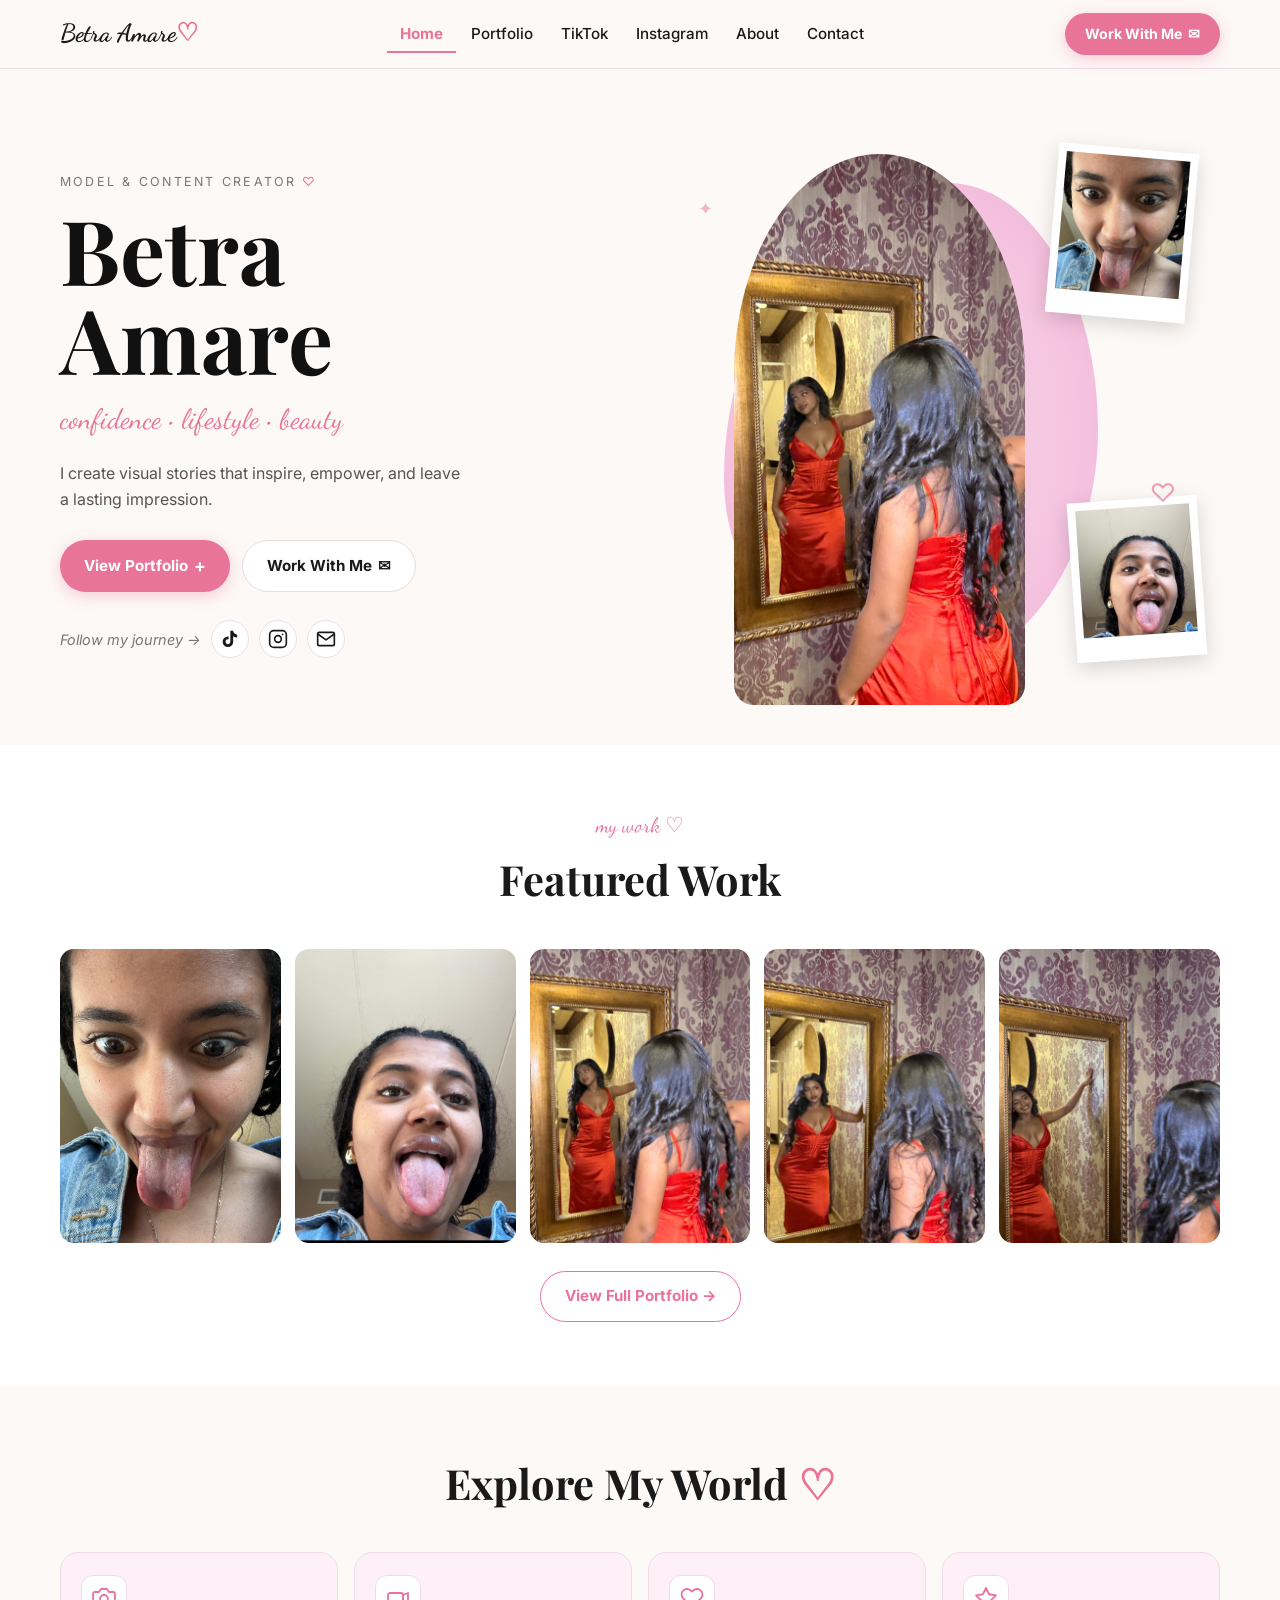
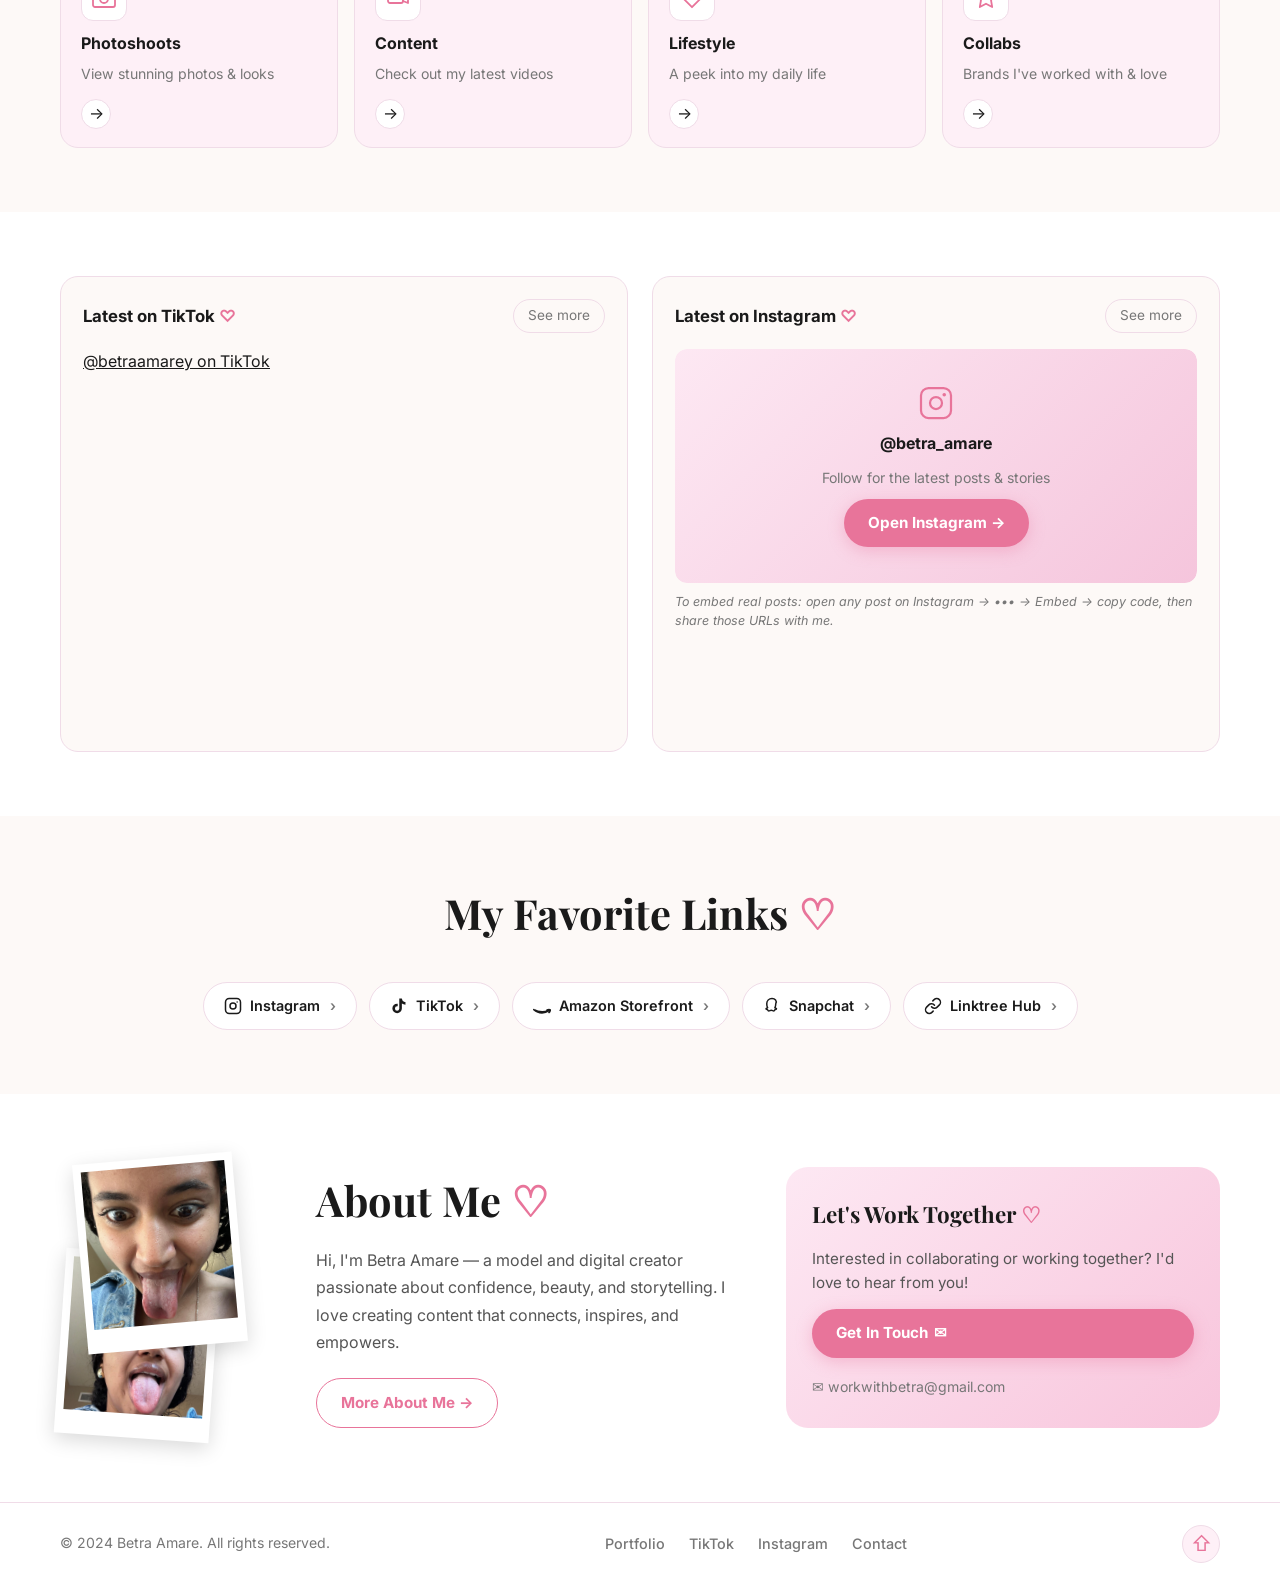
==== commit 7b3df56c: "Replace static thumbnails with real TikTok embed and Instagram CTA - TikTok panel: official creator " ====
--- a/index.html
+++ b/index.html
@@ -140,42 +140,42 @@
   <section class="section latest-section" data-reveal>
     <div class="container">
       <div class="latest-grid">
-        <!-- TikTok Panel -->
+        <!-- TikTok Panel — real creator embed -->
         <div class="latest-panel">
           <div class="panel-header">
             <h3>Latest on TikTok <span class="heart">&#9825;</span></h3>
-            <a class="see-more" href="tiktok.html">See more</a>
-          </div>
-          <div class="video-thumbs">
-            <div class="video-thumb">
-              <img class="photo-fallback" src="assets/photos/fallback.svg" data-photo="assets/photos/betra-07.jpg" alt="TikTok video" loading="lazy" decoding="async">
-              <div class="play-btn">&#9654;</div>
-              <span class="view-count">12.3K</span>
-            </div>
-            <div class="video-thumb">
-              <img class="photo-fallback" src="assets/photos/fallback.svg" data-photo="assets/photos/betra-10.jpg" alt="TikTok video" loading="lazy" decoding="async">
-              <div class="play-btn">&#9654;</div>
-              <span class="view-count">8.7K</span>
-            </div>
-            <div class="video-thumb">
-              <img class="photo-fallback" src="assets/photos/fallback.svg" data-photo="assets/photos/betra-06.jpg" alt="TikTok video" loading="lazy" decoding="async">
-              <div class="play-btn">&#9654;</div>
-              <span class="view-count">15.6K</span>
-            </div>
-          </div>
-        </div>
-
-        <!-- Instagram Panel -->
+            <a class="see-more" href="https://www.tiktok.com/@betraamarey" target="_blank" rel="noopener">See more</a>
+          </div>
+          <div class="tiktok-embed-wrap">
+            <blockquote class="tiktok-embed"
+              cite="https://www.tiktok.com/@betraamarey"
+              data-unique-id="betraamarey"
+              data-embed-type="creator"
+              style="max-width:100%;min-width:288px;">
+              <section>
+                <a target="_blank" rel="noopener" href="https://www.tiktok.com/@betraamarey?refer=creator_embed">@betraamarey on TikTok</a>
+              </section>
+            </blockquote>
+          </div>
+        </div>
+
+        <!-- Instagram Panel — post embeds (add your post URLs below) -->
         <div class="latest-panel">
           <div class="panel-header">
             <h3>Latest on Instagram <span class="heart">&#9825;</span></h3>
-            <a class="see-more" href="instagram.html">See more</a>
-          </div>
-          <div class="ig-thumbs">
-            <div class="ig-thumb"><img class="photo-fallback" src="assets/photos/fallback.svg" data-photo="assets/photos/betra-01.jpg" alt="Instagram post" loading="lazy" decoding="async"></div>
-            <div class="ig-thumb"><img class="photo-fallback" src="assets/photos/fallback.svg" data-photo="assets/photos/betra-02.jpg" alt="Instagram post" loading="lazy" decoding="async"></div>
-            <div class="ig-thumb"><img class="photo-fallback" src="assets/photos/fallback.svg" data-photo="assets/photos/betra-06.jpg" alt="Instagram post" loading="lazy" decoding="async"></div>
-            <div class="ig-thumb"><img class="photo-fallback" src="assets/photos/fallback.svg" data-photo="assets/photos/betra-10.jpg" alt="Instagram post" loading="lazy" decoding="async"></div>
+            <a class="see-more" href="https://www.instagram.com/betra_amare" target="_blank" rel="noopener">See more</a>
+          </div>
+          <div class="ig-embed-wrap">
+            <!-- PASTE YOUR INSTAGRAM POST EMBEDS HERE -->
+            <!-- Example: copy embed code from any post → share → embed -->
+            <div class="ig-follow-card">
+              <svg width="36" height="36" viewBox="0 0 24 24" fill="none" stroke="currentColor" stroke-width="1.5" stroke-linecap="round" stroke-linejoin="round"><rect x="2" y="2" width="20" height="20" rx="5"/><circle cx="12" cy="12" r="4"/><circle cx="17.5" cy="6.5" r="1.2" fill="currentColor" stroke="none"/></svg>
+              <p><strong>@betra_amare</strong></p>
+              <p class="ig-follow-sub">Follow for the latest posts &amp; stories</p>
+              <a class="btn primary" href="https://www.instagram.com/betra_amare" target="_blank" rel="noopener">Open Instagram &#8594;</a>
+            </div>
+          </div>
+          <p class="ig-tip">To embed real posts: open any post on Instagram → ••• → Embed → copy code, then share those URLs with me.</p>
           </div>
         </div>
       </div>
@@ -252,6 +252,7 @@
     </div>
   </footer>
 
+  <script async src="https://www.tiktok.com/embed.js"></script>
   <script src="script.js"></script>
 </body>
 </html>
--- a/styles.css
+++ b/styles.css
@@ -450,7 +450,48 @@
 }
 .view-count::before { content: '▶'; font-size: 0.6rem; }
 
-/* Instagram thumbs */
+/* TikTok creator embed wrapper */
+.tiktok-embed-wrap {
+  overflow: hidden;
+  border-radius: 12px;
+  min-height: 380px;
+  display: flex;
+  align-items: flex-start;
+}
+.tiktok-embed-wrap .tiktok-embed {
+  margin: 0 !important;
+  width: 100% !important;
+}
+
+/* Instagram embed / follow card */
+.ig-embed-wrap {
+  border-radius: 12px;
+  overflow: hidden;
+}
+.ig-follow-card {
+  display: flex;
+  flex-direction: column;
+  align-items: center;
+  justify-content: center;
+  gap: 10px;
+  padding: 36px 20px;
+  background: linear-gradient(135deg, #fde8f3, #f5c5dc);
+  border-radius: 12px;
+  text-align: center;
+  color: var(--text);
+}
+.ig-follow-card svg { color: var(--primary); }
+.ig-follow-card p { margin: 0; }
+.ig-follow-sub { font-size: 0.88rem; color: var(--muted); }
+.ig-tip {
+  font-size: 0.78rem;
+  color: var(--muted);
+  margin: 10px 0 0;
+  line-height: 1.5;
+  font-style: italic;
+}
+
+/* Instagram thumbs (kept for other pages) */
 .ig-thumbs {
   display: grid;
   grid-template-columns: repeat(2, 1fr);
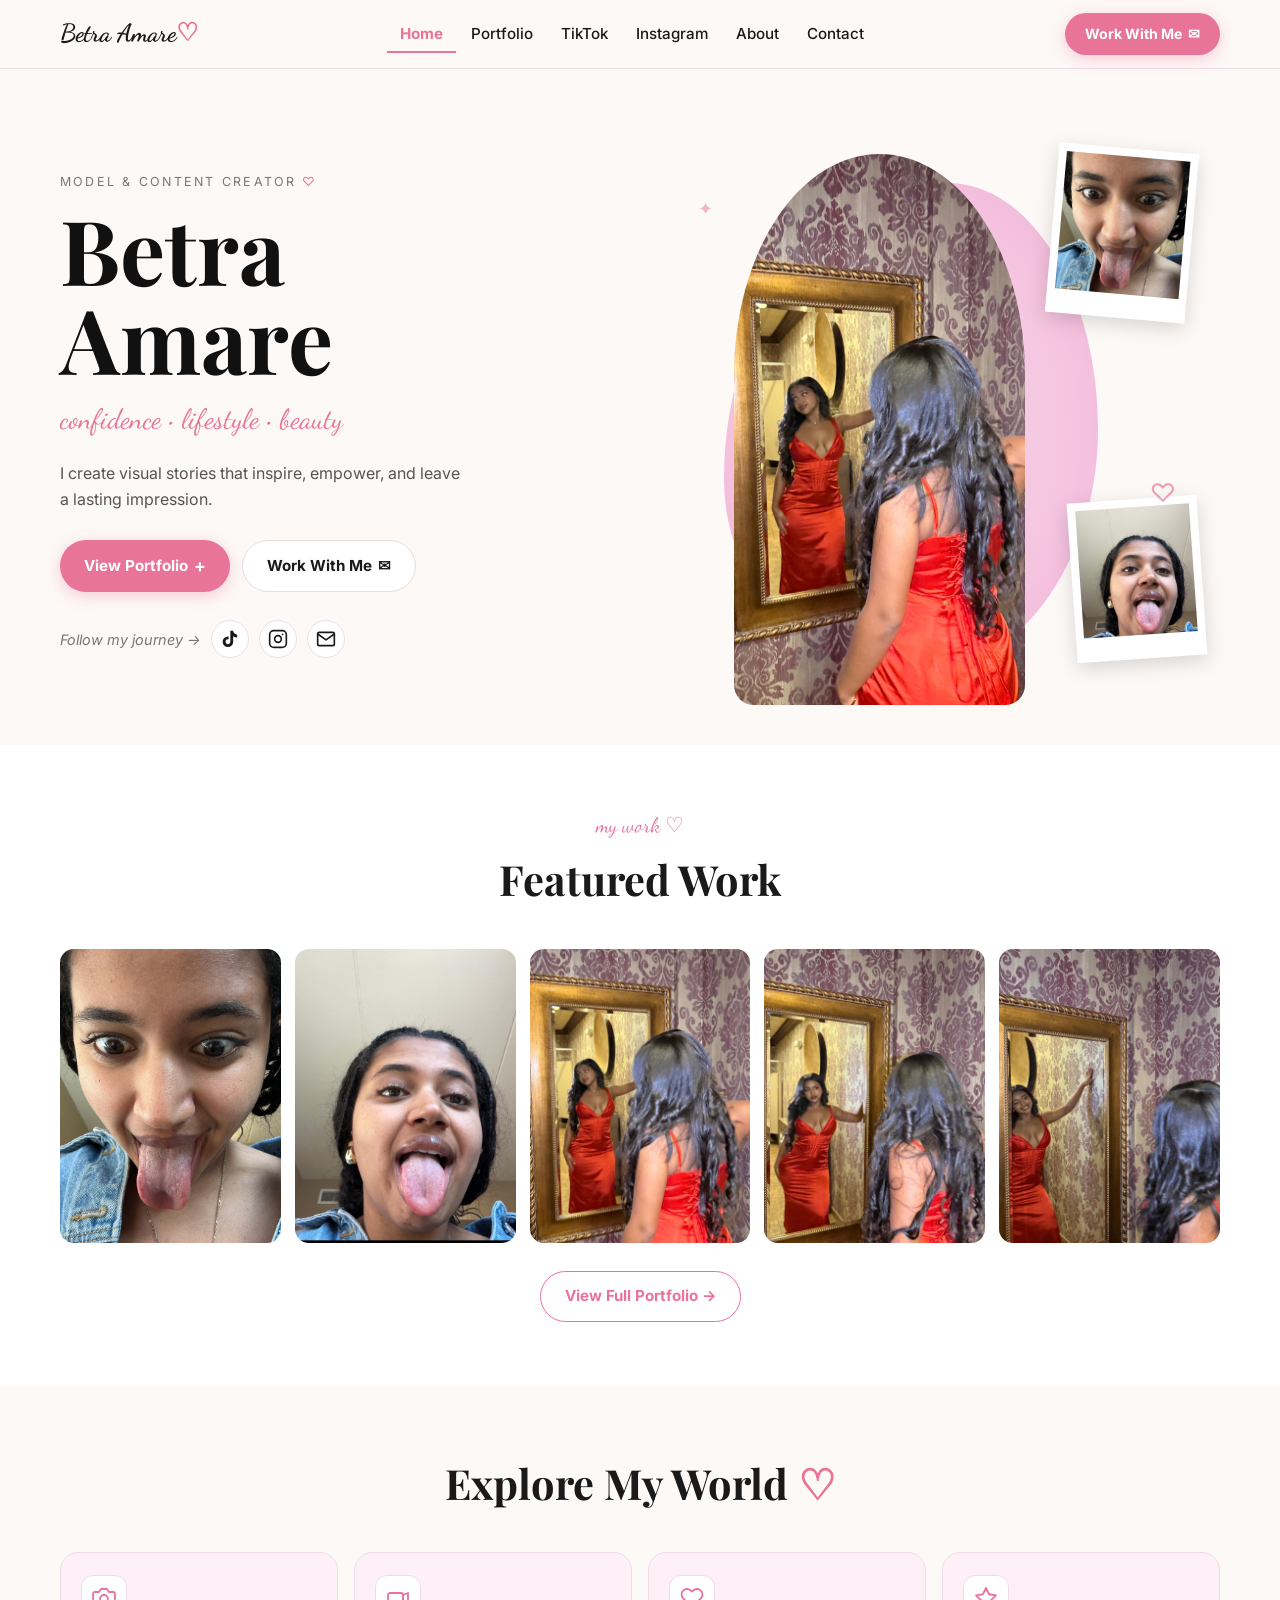
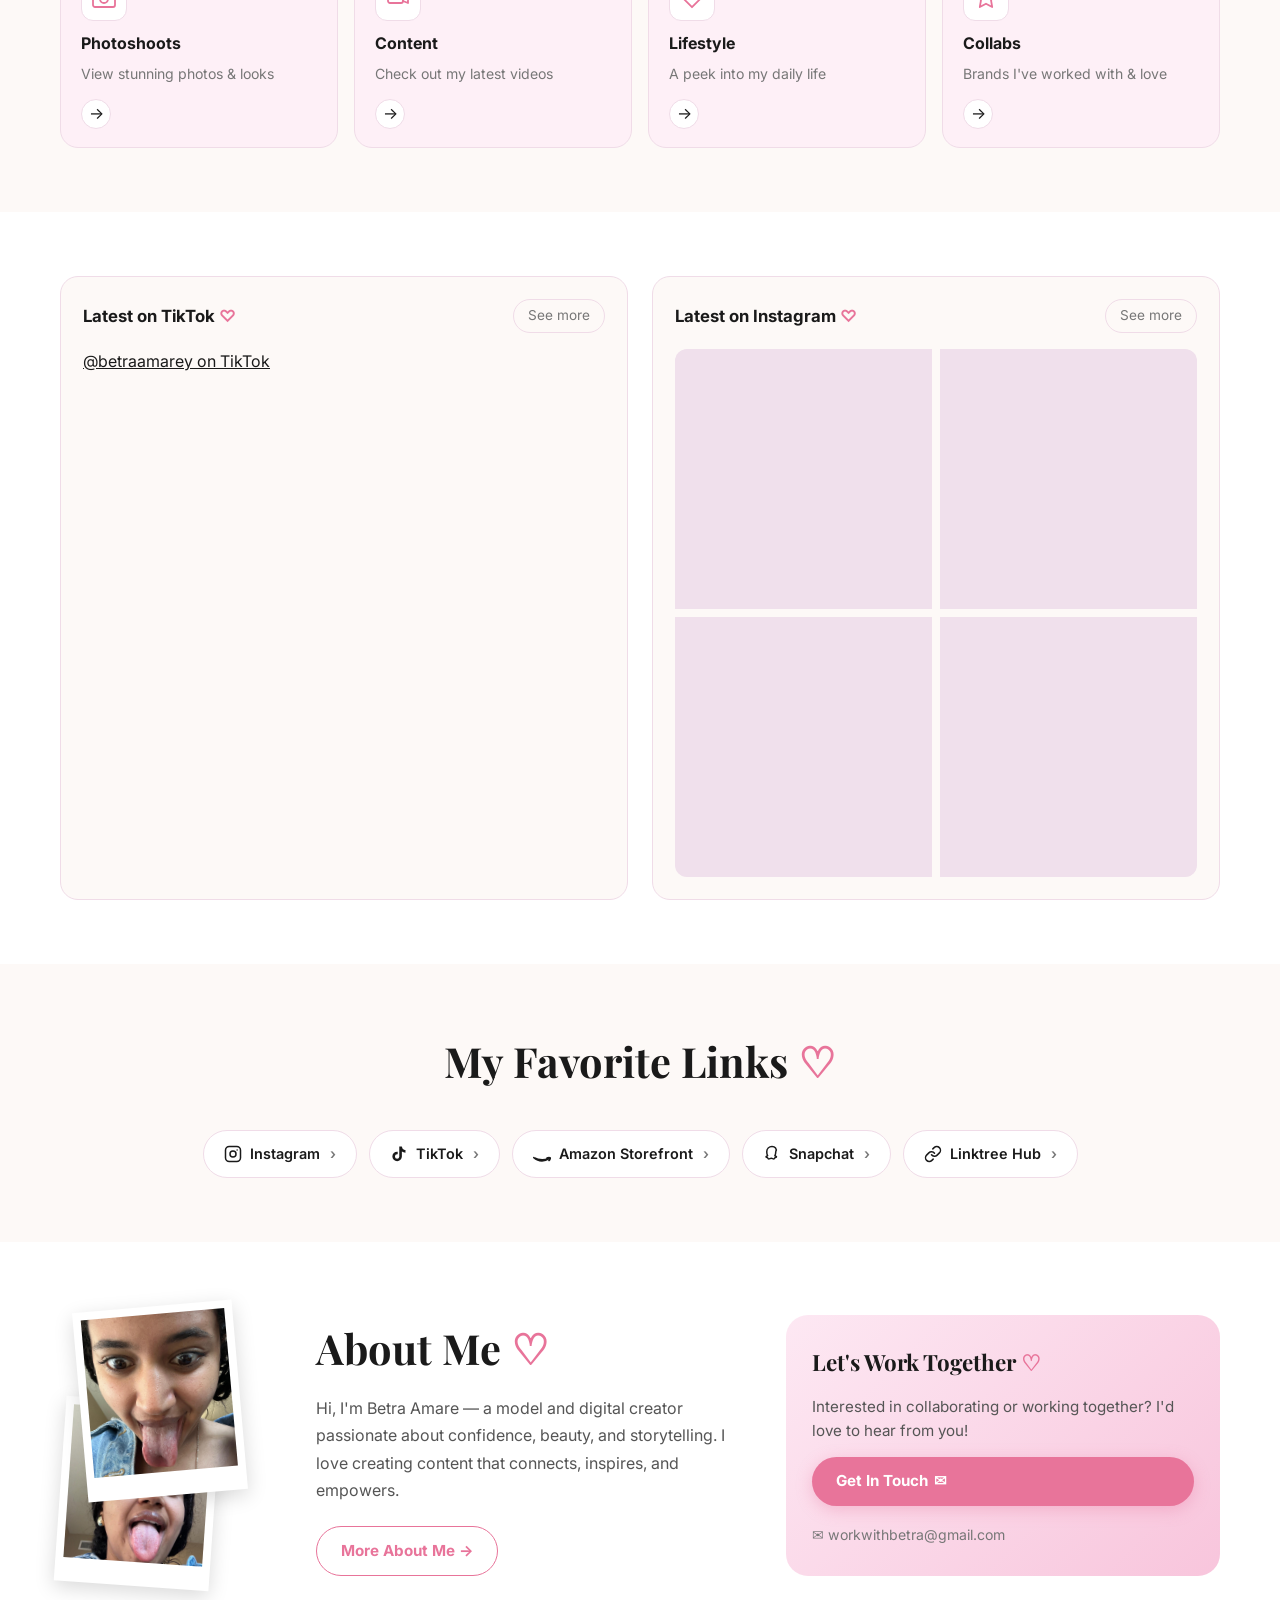
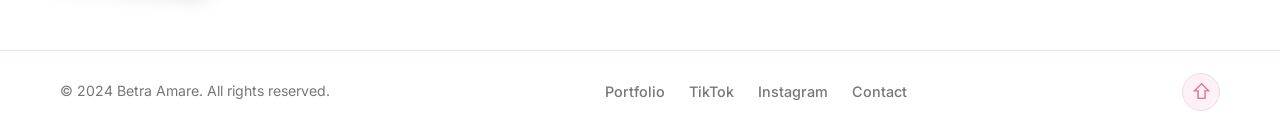
==== commit 6b396c02: "Embed real Instagram posts and fix grid styles - index.html: replace Instagram follow card with 2x2 " ====
--- a/index.html
+++ b/index.html
@@ -165,17 +165,12 @@
             <h3>Latest on Instagram <span class="heart">&#9825;</span></h3>
             <a class="see-more" href="https://www.instagram.com/betra_amare" target="_blank" rel="noopener">See more</a>
           </div>
-          <div class="ig-embed-wrap">
-            <!-- PASTE YOUR INSTAGRAM POST EMBEDS HERE -->
-            <!-- Example: copy embed code from any post → share → embed -->
-            <div class="ig-follow-card">
-              <svg width="36" height="36" viewBox="0 0 24 24" fill="none" stroke="currentColor" stroke-width="1.5" stroke-linecap="round" stroke-linejoin="round"><rect x="2" y="2" width="20" height="20" rx="5"/><circle cx="12" cy="12" r="4"/><circle cx="17.5" cy="6.5" r="1.2" fill="currentColor" stroke="none"/></svg>
-              <p><strong>@betra_amare</strong></p>
-              <p class="ig-follow-sub">Follow for the latest posts &amp; stories</p>
-              <a class="btn primary" href="https://www.instagram.com/betra_amare" target="_blank" rel="noopener">Open Instagram &#8594;</a>
-            </div>
-          </div>
-          <p class="ig-tip">To embed real posts: open any post on Instagram → ••• → Embed → copy code, then share those URLs with me.</p>
+          <div class="ig-grid-embed">
+            <iframe class="ig-post-frame" src="https://www.instagram.com/reel/DXVym_MjlmE/embed/" frameborder="0" scrolling="no" allowtransparency="true" title="Instagram reel"></iframe>
+            <iframe class="ig-post-frame" src="https://www.instagram.com/reel/DXUxLAHEdDy/embed/" frameborder="0" scrolling="no" allowtransparency="true" title="Instagram reel"></iframe>
+            <iframe class="ig-post-frame" src="https://www.instagram.com/p/DQQiRV8DjJT/embed/" frameborder="0" scrolling="no" allowtransparency="true" title="Instagram post"></iframe>
+            <iframe class="ig-post-frame" src="https://www.instagram.com/p/DPkid63jv1o/embed/" frameborder="0" scrolling="no" allowtransparency="true" title="Instagram post"></iframe>
+          </div>
           </div>
         </div>
       </div>
--- a/styles.css
+++ b/styles.css
@@ -449,6 +449,43 @@
   gap: 4px;
 }
 .view-count::before { content: '▶'; font-size: 0.6rem; }
+
+/* Home page Instagram 2x2 iframe grid */
+.ig-grid-embed {
+  display: grid;
+  grid-template-columns: repeat(2, 1fr);
+  gap: 8px;
+  border-radius: 12px;
+  overflow: hidden;
+}
+.ig-post-frame {
+  width: 100%;
+  height: 260px;
+  border: none;
+  display: block;
+  background: #f0e0ec;
+}
+
+/* Instagram page full embed grid */
+.ig-full-grid {
+  display: grid;
+  grid-template-columns: repeat(3, 1fr);
+  gap: 16px;
+}
+.ig-full-grid .instagram-media {
+  width: 100% !important;
+  min-width: 0 !important;
+  margin: 0 !important;
+  border-radius: 12px !important;
+}
+
+@media (max-width: 900px) {
+  .ig-full-grid { grid-template-columns: repeat(2, 1fr); }
+}
+@media (max-width: 560px) {
+  .ig-full-grid { grid-template-columns: 1fr; }
+  .ig-post-frame { height: 200px; }
+}
 
 /* TikTok creator embed wrapper */
 .tiktok-embed-wrap {
